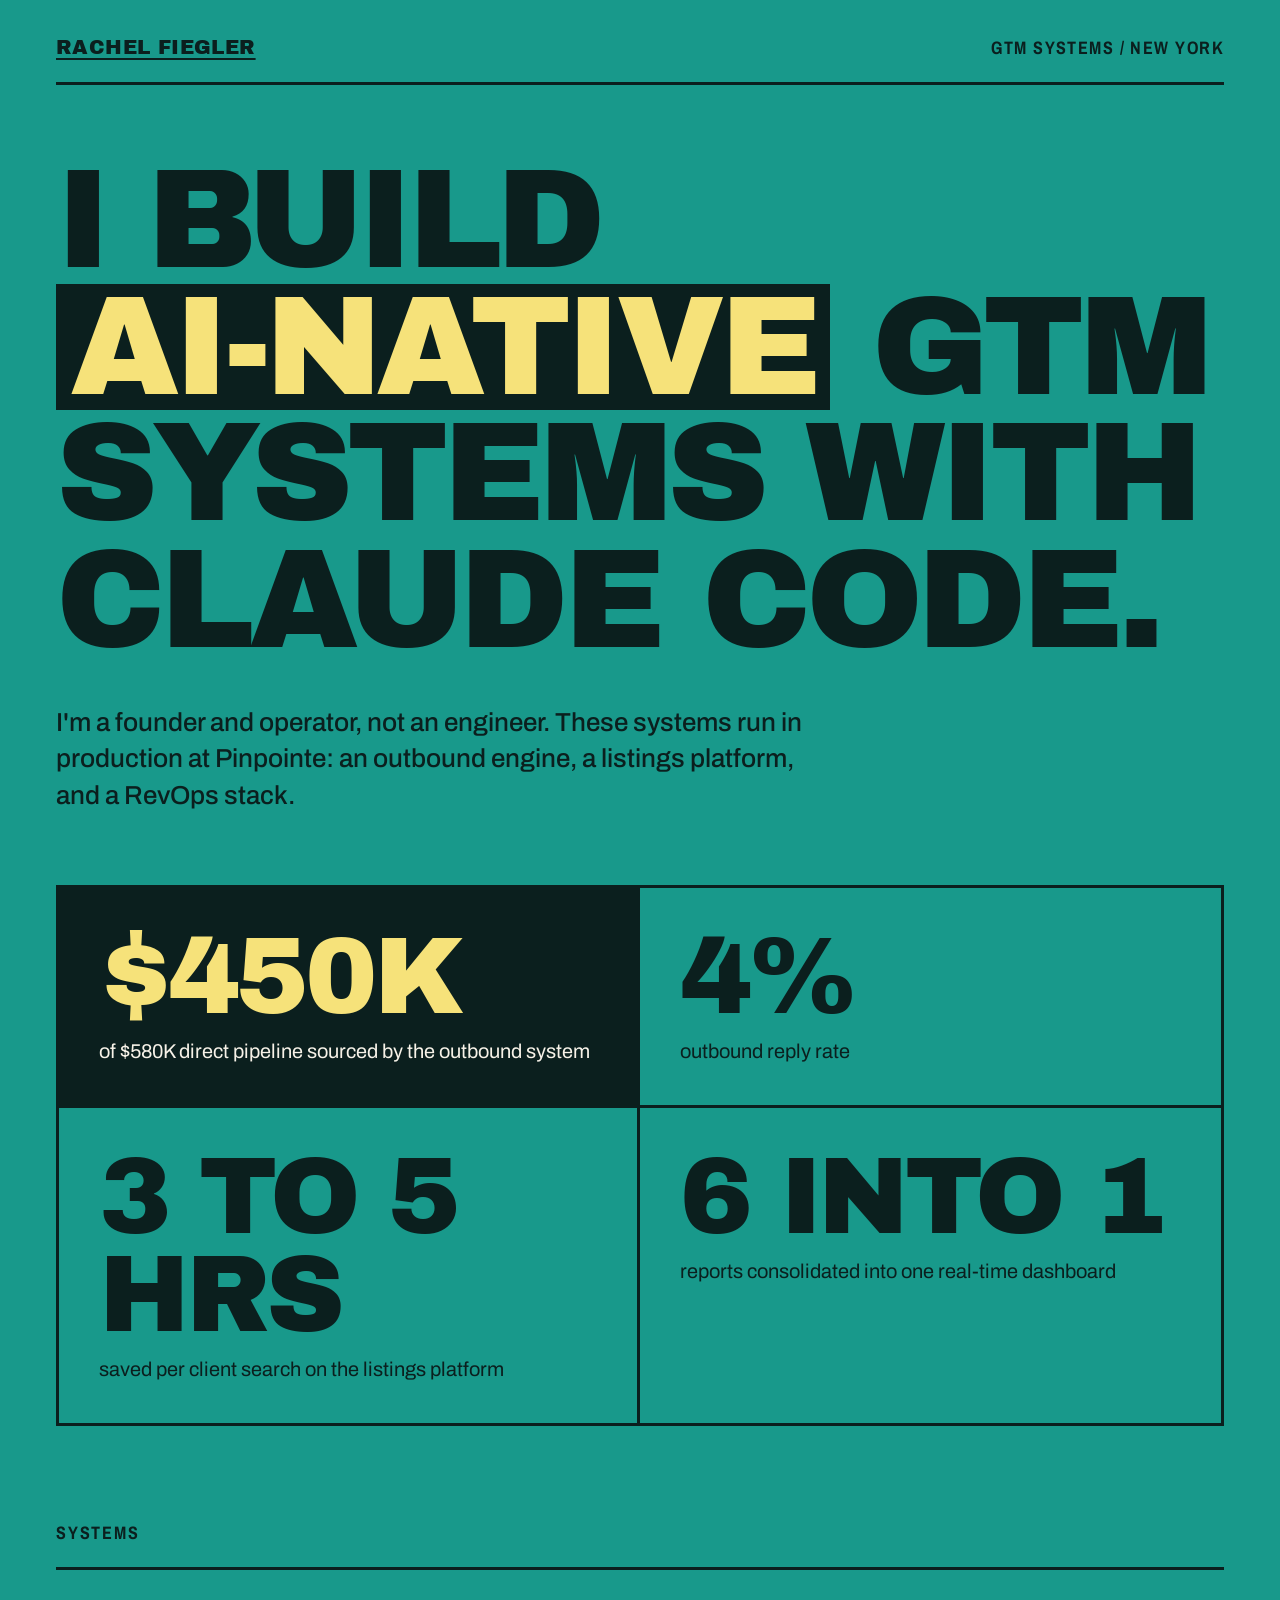
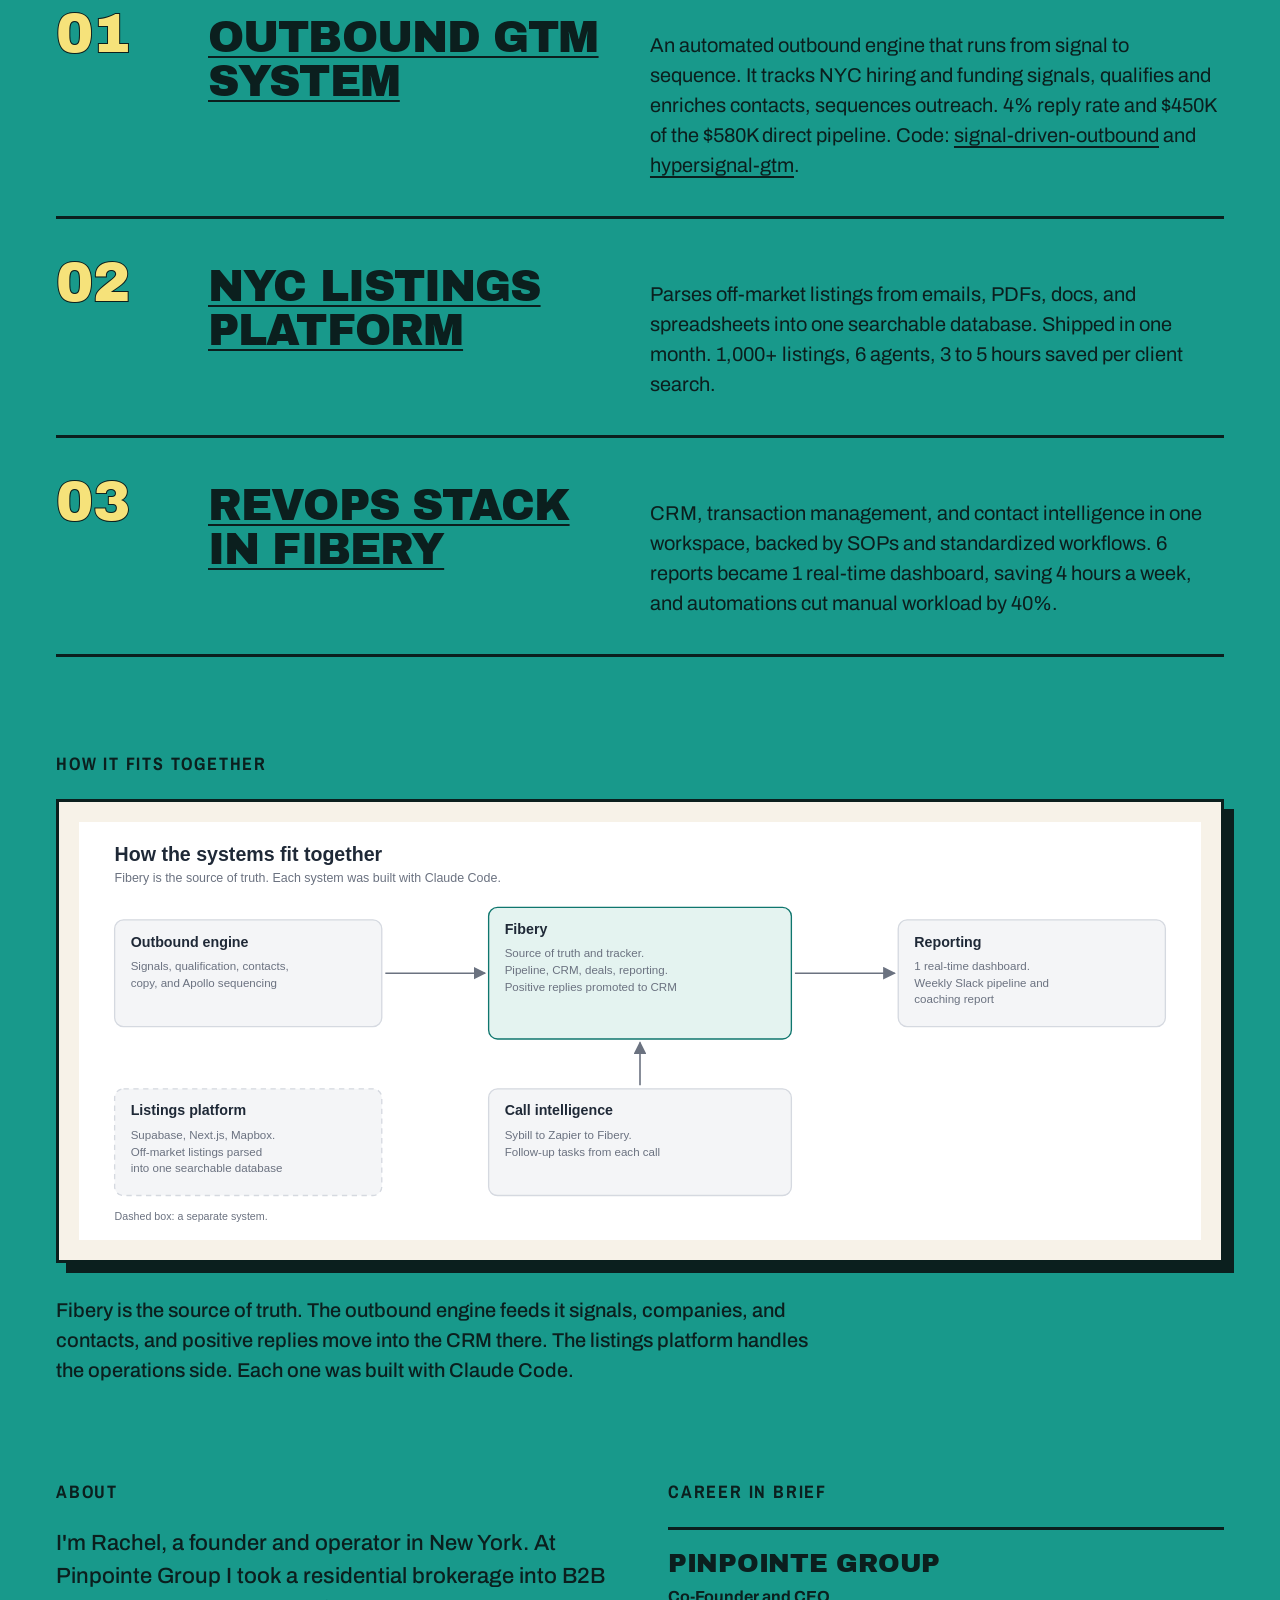
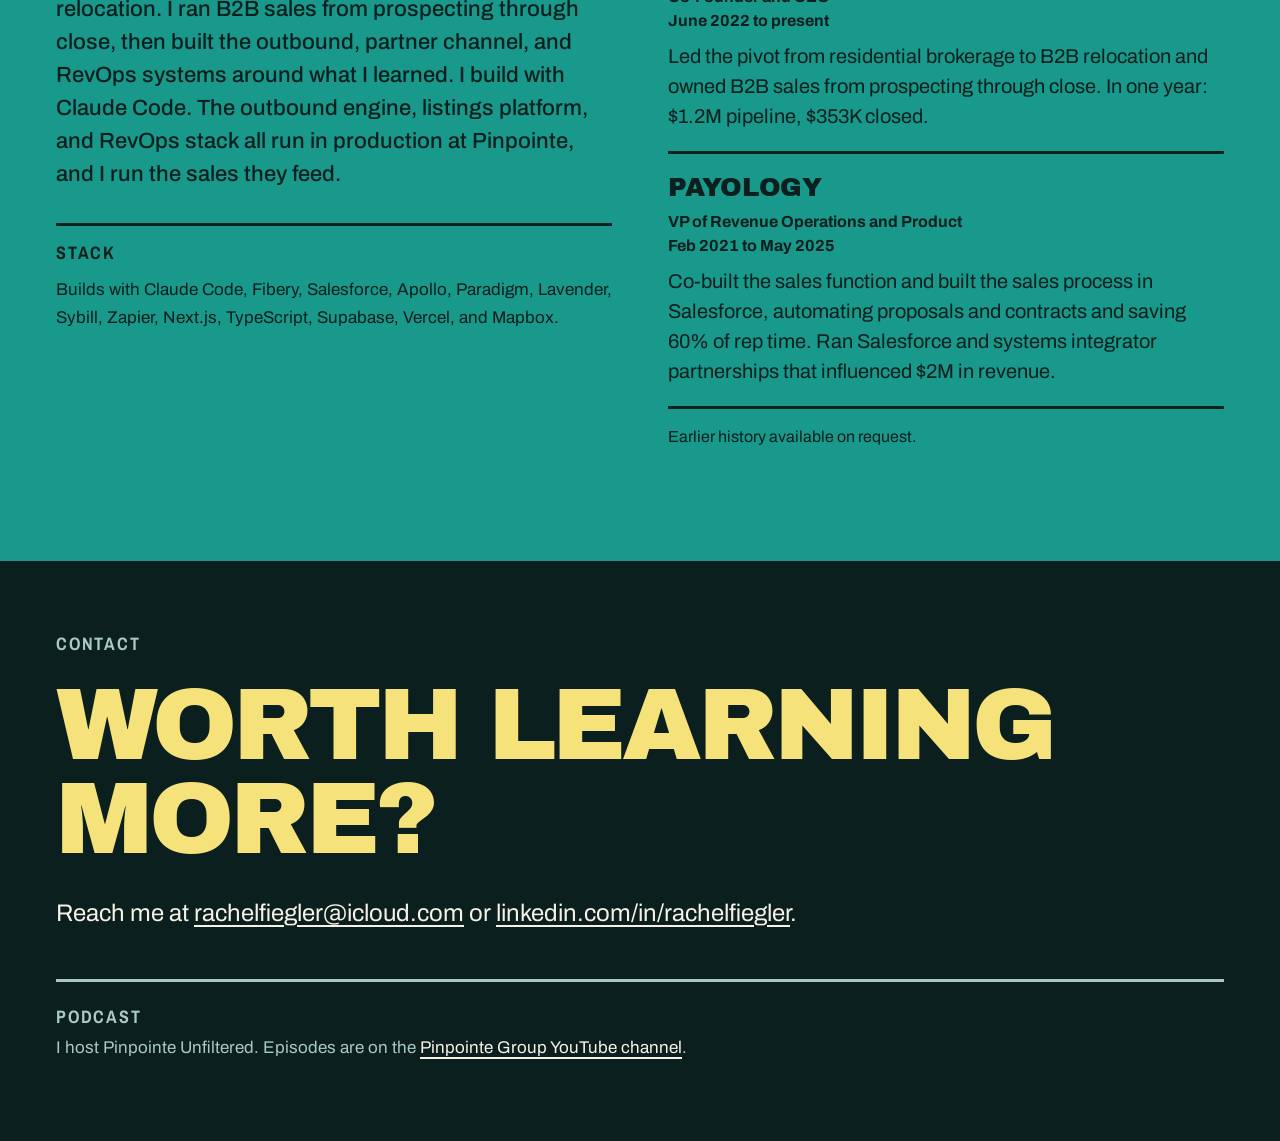
==== index.html @ dee7976a "Portfolio site" ====
<!doctype html>
<html lang="en">
<head>
<meta charset="utf-8">
<meta name="viewport" content="width=device-width, initial-scale=1">
<meta name="robots" content="noindex, nofollow">
<title>Rachel Fiegler | GTM systems</title>
<link rel="icon" href="data:,">
<link rel="preload" href="fonts/archivo-black-latin-400-normal.woff2" as="font" type="font/woff2" crossorigin>
<link rel="stylesheet" href="css/style.css">
</head>
<body>
<a class="skip" href="#main">Skip to content</a>
<div class="page">
  <header class="topbar">
    <a class="name" href="./">Rachel Fiegler</a>
    <span class="tag">GTM systems / New York</span>
  </header>

  <main id="main">
    <section class="hero" aria-labelledby="hero-h">
      <h1 id="hero-h">I build <span class="hl">AI-native</span> GTM systems with Claude Code.</h1>
      <p class="lede">I'm a founder and operator, not an engineer. These systems run in production at Pinpointe: an outbound engine, a listings platform, and a RevOps stack.</p>
      <ul class="results" aria-label="Results">
        <li class="feature"><span class="num">$450K</span><span class="lbl">of $580K direct pipeline sourced by the outbound system</span></li>
        <li><span class="num">4%</span><span class="lbl">outbound reply rate</span></li>
        <li><span class="num">3 to 5 hrs</span><span class="lbl">saved per client search on the listings platform</span></li>
        <li><span class="num">6 into 1</span><span class="lbl">reports consolidated into one real-time dashboard</span></li>
      </ul>
    </section>

    <section id="systems" class="block" aria-labelledby="systems-h">
      <h2 id="systems-h" class="label">Systems</h2>
      <div class="systems">
        <article class="sys">
          <span class="idx" aria-hidden="true">01</span>
          <h3><a href="outbound/">Outbound GTM system</a></h3>
          <p>An automated outbound engine that runs from signal to sequence. It tracks NYC hiring and funding signals, qualifies and enriches contacts, sequences outreach. 4% reply rate and $450K of the $580K direct pipeline. Code: <a href="https://github.com/rachel-pinpointe/signal-driven-outbound">signal-driven-outbound</a> and <a href="https://github.com/rachel-pinpointe/hypersignal-gtm">hypersignal-gtm</a>.</p>
        </article>
        <article class="sys">
          <span class="idx" aria-hidden="true">02</span>
          <h3><a href="listings/">NYC listings platform</a></h3>
          <p>Parses off-market listings from emails, PDFs, docs, and spreadsheets into one searchable database. Shipped in one month. 1,000+ listings, 6 agents, 3 to 5 hours saved per client search.</p>
        </article>
        <article class="sys">
          <span class="idx" aria-hidden="true">03</span>
          <h3><a href="revops/">RevOps stack in Fibery</a></h3>
          <p>CRM, transaction management, and contact intelligence in one workspace, backed by SOPs and standardized workflows. 6 reports became 1 real-time dashboard, saving 4 hours a week, and automations cut manual workload by 40%.</p>
        </article>
      </div>
    </section>

    <section id="how" class="block" aria-labelledby="how-h">
      <h2 id="how-h" class="label">How it fits together</h2>
      <figure>
        <div class="panel scroll" tabindex="0" role="region" aria-label="How the systems fit together diagram, scrolls sideways on small screens">
          <img src="images/one-map.svg" width="1260" height="470" alt="Diagram of how the systems fit together. The outbound engine (signals, qualification, contacts, copy, and Apollo sequencing) feeds Fibery, the source of truth and tracker for pipeline, CRM, deals, and reporting, where positive replies are promoted to the CRM. Fibery feeds reporting: one real-time dashboard and a weekly Slack pipeline and coaching report. Call intelligence (Sybill to Zapier to Fibery) also feeds Fibery. The listings platform (Supabase, Next.js, Mapbox) is shown as a separate system.">
        </div>
        <figcaption class="caption">Fibery is the source of truth. The outbound engine feeds it signals, companies, and contacts, and positive replies move into the CRM there. The listings platform handles the operations side. Each one was built with Claude Code.</figcaption>
      </figure>
    </section>

    <div class="cols">
      <div>
        <section id="about" aria-labelledby="about-h">
          <h2 id="about-h" class="label">About</h2>
          <p class="about-text">I'm Rachel, a founder and operator in New York. At Pinpointe Group I took a residential brokerage into B2B relocation. I ran B2B sales from prospecting through close, then built the outbound, partner channel, and RevOps systems around what I learned. I build with Claude Code. The outbound engine, listings platform, and RevOps stack all run in production at Pinpointe, and I run the sales they feed.</p>
        </section>
        <section id="stack" class="stack" aria-labelledby="stack-h">
          <h2 id="stack-h" class="label">Stack</h2>
          <p>Builds with Claude Code, Fibery, Salesforce, Apollo, Paradigm, Lavender, Sybill, Zapier, Next.js, TypeScript, Supabase, Vercel, and Mapbox.</p>
        </section>
      </div>
      <section id="career" aria-labelledby="career-h">
        <h2 id="career-h" class="label">Career in brief</h2>
        <article class="role">
          <h3>Pinpointe Group</h3>
          <p class="meta">Co-Founder and CEO<br>June 2022 to present</p>
          <p>Led the pivot from residential brokerage to B2B relocation and owned B2B sales from prospecting through close. In one year: $1.2M pipeline, $353K closed.</p>
        </article>
        <article class="role">
          <h3>Payology</h3>
          <p class="meta">VP of Revenue Operations and Product<br>Feb 2021 to May 2025</p>
          <p>Co-built the sales function and built the sales process in Salesforce, automating proposals and contracts and saving 60% of rep time. Ran Salesforce and systems integrator partnerships that influenced $2M in revenue.</p>
        </article>
        <p class="more">Earlier history available on request.</p>
      </section>
    </div>
  </main>
</div>

<footer class="closing on-ink">
  <div class="closing-inner">
    <section id="contact" aria-labelledby="contact-h">
      <h2 id="contact-h" class="label">Contact</h2>
      <p class="big">Worth learning more?</p>
      <p class="reach">Reach me at <a href="mailto:rachelfiegler@icloud.com">rachelfiegler@icloud.com</a> or <a href="https://linkedin.com/in/rachelfiegler">linkedin.com/in/rachelfiegler</a>.</p>
    </section>
    <section id="podcast" class="podcast" aria-labelledby="podcast-h">
      <h2 id="podcast-h" class="label">Podcast</h2>
      <p>I host Pinpointe Unfiltered. Episodes are on the <a href="https://www.youtube.com/@pinpointegroup/podcasts">Pinpointe Group YouTube channel</a>.</p>
    </section>
  </div>
</footer>
</body>
</html>
---- css/style.css ----
/* Fonts: self-hosted, SIL OFL 1.1, see fonts/README.txt */
@font-face { font-family: "Archivo Black"; font-style: normal; font-weight: 400; font-display: swap; src: url("../fonts/archivo-black-latin-400-normal.woff2") format("woff2"); }
@font-face { font-family: "Archivo"; font-style: normal; font-weight: 400; font-display: swap; src: url("../fonts/archivo-latin-400-normal.woff2") format("woff2"); }
@font-face { font-family: "Archivo"; font-style: normal; font-weight: 500; font-display: swap; src: url("../fonts/archivo-latin-500-normal.woff2") format("woff2"); }
@font-face { font-family: "Archivo"; font-style: normal; font-weight: 700; font-display: swap; src: url("../fonts/archivo-latin-700-normal.woff2") format("woff2"); }
@font-face { font-family: "Archivo Narrow"; font-style: normal; font-weight: 700; font-display: swap; src: url("../fonts/archivo-narrow-latin-700-normal.woff2") format("woff2"); }

:root {
  color-scheme: light;
  --teal: #18998B;
  --ink: #0B1F1E;
  --butter: #F6E27A;
  --cream: #F7F2E8;
  --mist: #A9C9C4;

  --display: "Archivo Black", "Arial Black", Impact, sans-serif;
  --body: "Archivo", -apple-system, BlinkMacSystemFont, "Segoe UI", Helvetica, Arial, sans-serif;
  --narrow: "Archivo Narrow", "Arial Narrow", "Helvetica Neue", Arial, sans-serif;

  --rule: 3px solid var(--ink);
  --shadow: 10px 10px 0 var(--ink);
  --pad: 56px;
  --max: 1280px;
}

*, *::before, *::after { box-sizing: border-box; }
html { -webkit-text-size-adjust: 100%; background: var(--teal); }

body {
  margin: 0;
  background: var(--teal);
  color: var(--ink);
  font-family: var(--body);
  font-weight: 400;
  font-size: clamp(18px, 1.1vw + 14px, 20px);
  line-height: 1.5;
  overflow-wrap: break-word;
}

img { max-width: 100%; height: auto; display: block; }
p, ul, ol { margin: 0 0 1rem; }
h1, h2, h3 { margin: 0; font-weight: 400; }

/* Links */
a {
  color: var(--ink);
  text-decoration: underline;
  text-decoration-thickness: 2px;
  text-underline-offset: 4px;
}
a:hover { background: var(--butter); }
a:focus-visible, [tabindex]:focus-visible { outline: 3px solid var(--ink); outline-offset: 3px; }

.on-ink a { color: var(--cream); }
.on-ink a:hover { background: transparent; color: var(--butter); }
.on-ink a:focus-visible { outline-color: var(--butter); }

.skip { position: absolute; left: -9999px; }
.skip:focus { left: 20px; top: 12px; background: var(--butter); padding: 8px 12px; z-index: 10; }

/* Page frame */
.page { max-width: var(--max); margin: 0 auto; padding: 32px var(--pad) 0; }

/* Small uppercase section labels */
.label {
  font-family: var(--narrow);
  font-weight: 700;
  font-size: 18px;
  line-height: 1.2;
  text-transform: uppercase;
  letter-spacing: 0.1em;
  margin: 0 0 24px;
}

/* Top bar */
.topbar {
  display: flex;
  flex-wrap: wrap;
  justify-content: space-between;
  align-items: center;
  gap: 8px 16px;
  border-bottom: var(--rule);
  padding-bottom: 20px;
}
.topbar .name { font-family: var(--display); font-size: 20px; letter-spacing: 0.02em; text-transform: uppercase; }
.topbar .tag { font-family: var(--narrow); font-weight: 700; font-size: 18px; text-transform: uppercase; letter-spacing: 0.08em; }

/* Sections */
.block { margin-top: 96px; }

/* Hero */
.hero { margin-top: 72px; }
.hero h1 {
  font-family: var(--display);
  text-transform: uppercase;
  font-size: clamp(56px, 11vw, 148px);
  line-height: 0.9;
  letter-spacing: -0.04em;
}
.hl { background: var(--ink); color: var(--butter); padding: 0 0.1em; display: inline-block; }
.lede {
  margin: 40px 0 0;
  font-size: clamp(22px, 1.2vw + 16px, 26px);
  line-height: 1.4;
  font-weight: 500;
  max-width: 760px;
}

/* Results strip */
.results {
  list-style: none;
  margin: 72px 0 0;
  padding: 0;
  display: grid;
  grid-template-columns: repeat(2, minmax(0, 1fr));
  border: var(--rule);
}
.results li { padding: 40px; display: flex; flex-direction: column; gap: 12px; }
.results li:nth-child(1), .results li:nth-child(3) { border-right: var(--rule); }
.results li:nth-child(1), .results li:nth-child(2) { border-bottom: var(--rule); }
.results .num {
  font-family: var(--display);
  text-transform: uppercase;
  font-size: clamp(64px, 8.5vw, 128px);
  line-height: 0.9;
  letter-spacing: -0.04em;
}
.results .lbl { font-size: 20px; line-height: 1.35; }
.results .feature { background: var(--ink); color: var(--cream); }
.results .feature .num { color: var(--butter); }

/* Systems rows */
.systems { border-top: var(--rule); }
.sys {
  display: grid;
  grid-template-columns: 120px minmax(0, 1fr) minmax(0, 1.4fr);
  gap: 32px;
  padding: 36px 0;
  border-bottom: var(--rule);
  align-items: baseline;
}
.sys .idx {
  font-family: var(--display);
  font-size: 56px;
  line-height: 1;
  color: var(--butter);
  -webkit-text-stroke: 2px var(--ink);
  paint-order: stroke fill;
}
.sys h3 { font-family: var(--display); text-transform: uppercase; font-size: clamp(30px, 3.4vw, 44px); line-height: 1; letter-spacing: -0.02em; }
.sys p { margin: 0; }

/* Panels for diagrams and screenshots */
.panel {
  background: var(--cream);
  border: var(--rule);
  box-shadow: var(--shadow);
  padding: 20px;
}
.panel.scroll { overflow-x: auto; -webkit-overflow-scrolling: touch; }
.panel.scroll img { width: 100%; }
figure { margin: 0; }
.caption { margin: 32px 0 0; font-size: 20px; font-weight: 500; max-width: 780px; }

/* About + career */
.cols { display: grid; grid-template-columns: minmax(0, 1fr) minmax(0, 1fr); gap: 56px; margin-top: 96px; }
.about-text { font-size: 22px; font-weight: 500; }
.stack { border-top: var(--rule); padding-top: 16px; margin-top: 32px; }
.stack .label { margin-bottom: 12px; }
.stack p { font-size: 17px; line-height: 1.7; }
.role { border-top: var(--rule); padding: 20px 0; }
.role h3 { font-family: var(--display); text-transform: uppercase; font-size: 26px; line-height: 1.05; letter-spacing: -0.01em; margin-bottom: 8px; }
.role .meta { font-size: 16px; font-weight: 700; margin-bottom: 8px; }
.role p:last-child { margin-bottom: 0; }
.more { border-top: var(--rule); padding-top: 16px; font-size: 16px; }

/* Closing block */
.closing {
  background: var(--ink);
  color: var(--cream);
  margin-top: 96px;
}
.closing-inner { max-width: var(--max); margin: 0 auto; padding: 72px var(--pad) 80px; }
.closing .label { color: var(--mist); }
.closing .big {
  font-family: var(--display);
  text-transform: uppercase;
  color: var(--butter);
  font-size: clamp(48px, 8vw, 112px);
  line-height: 0.92;
  letter-spacing: -0.04em;
  margin: 0 0 28px;
}
.closing .reach { font-size: clamp(20px, 1.2vw + 14px, 24px); margin: 0; }
.closing .podcast { margin-top: 48px; border-top: 3px solid var(--mist); padding-top: 24px; }
.closing .podcast .label { margin-bottom: 8px; }
.closing .podcast p { color: var(--mist); font-size: 17px; margin: 0; }

/* Case study pages */
.case-title {
  font-family: var(--display);
  text-transform: uppercase;
  font-size: clamp(34px, 7vw, 96px);
  line-height: 0.95;
  letter-spacing: -0.03em;
  margin-top: 64px;
}
.result { background: var(--ink); color: var(--cream); padding: 24px 28px; margin: 40px 0 0; font-size: 22px; font-weight: 500; max-width: 900px; }
.result strong { color: var(--butter); font-weight: 700; }
.case-section { margin-top: 72px; }
.case-section > .text { max-width: 760px; }
.case-section ol { padding-left: 1.4em; }
.case-section li { margin-bottom: 0.6rem; }
.case-section .panel { margin-top: 40px; }
.shot a { display: block; }
.shot a:hover { background: var(--cream); }
.shot figcaption, .pair-caption { margin-top: 24px; font-size: 17px; font-weight: 500; max-width: 760px; }
.pair { display: grid; grid-template-columns: repeat(2, minmax(0, 1fr)); gap: 40px; margin-top: 40px; align-items: start; }
.pair .panel { margin-top: 0; }
.diagram-wrap { margin-top: 64px; }

.case-nav { margin-top: 96px; border-top: var(--rule); padding-top: 24px; font-weight: 700; }
.case-nav p { margin: 0; display: flex; flex-wrap: wrap; gap: 8px 24px; }

/* Responsive */
@media (max-width: 899px) {
  :root { --pad: 32px; }
  .results { grid-template-columns: minmax(0, 1fr); }
  .results li:nth-child(n) { border-right: 0; border-bottom: var(--rule); }
  .results li:last-child { border-bottom: 0; }
  .sys { grid-template-columns: minmax(0, 1fr); gap: 12px; padding: 28px 0; }
  .cols { grid-template-columns: minmax(0, 1fr); gap: 48px; }
  .pair { grid-template-columns: minmax(0, 1fr); }
  .panel.scroll img { min-width: 760px; }
  .block, .cols, .closing { margin-top: 72px; }
}

@media (max-width: 599px) {
  :root { --pad: 20px; --shadow: 6px 6px 0 var(--ink); }
  .page { padding-top: 20px; }
  .hero { margin-top: 48px; }
  .hero h1 { font-size: clamp(38px, 11.5vw, 56px); }
  .lede { margin-top: 28px; }
  .results { margin-top: 48px; }
  .results li { padding: 24px 20px; }
  .results .num { font-size: clamp(44px, 14vw, 64px); }
  .results .lbl { font-size: 18px; }
  .sys .idx { font-size: 44px; }
  .panel { padding: 12px; }
  .about-text { font-size: 20px; }
  .case-title { margin-top: 40px; }
  .result { padding: 20px; font-size: 20px; }
  .closing-inner { padding: 56px var(--pad) 64px; }
  .block, .cols, .closing, .case-section { margin-top: 56px; }
}

@media (prefers-reduced-motion: reduce) {
  *, *::before, *::after { animation: none !important; transition: none !important; scroll-behavior: auto !important; }
}
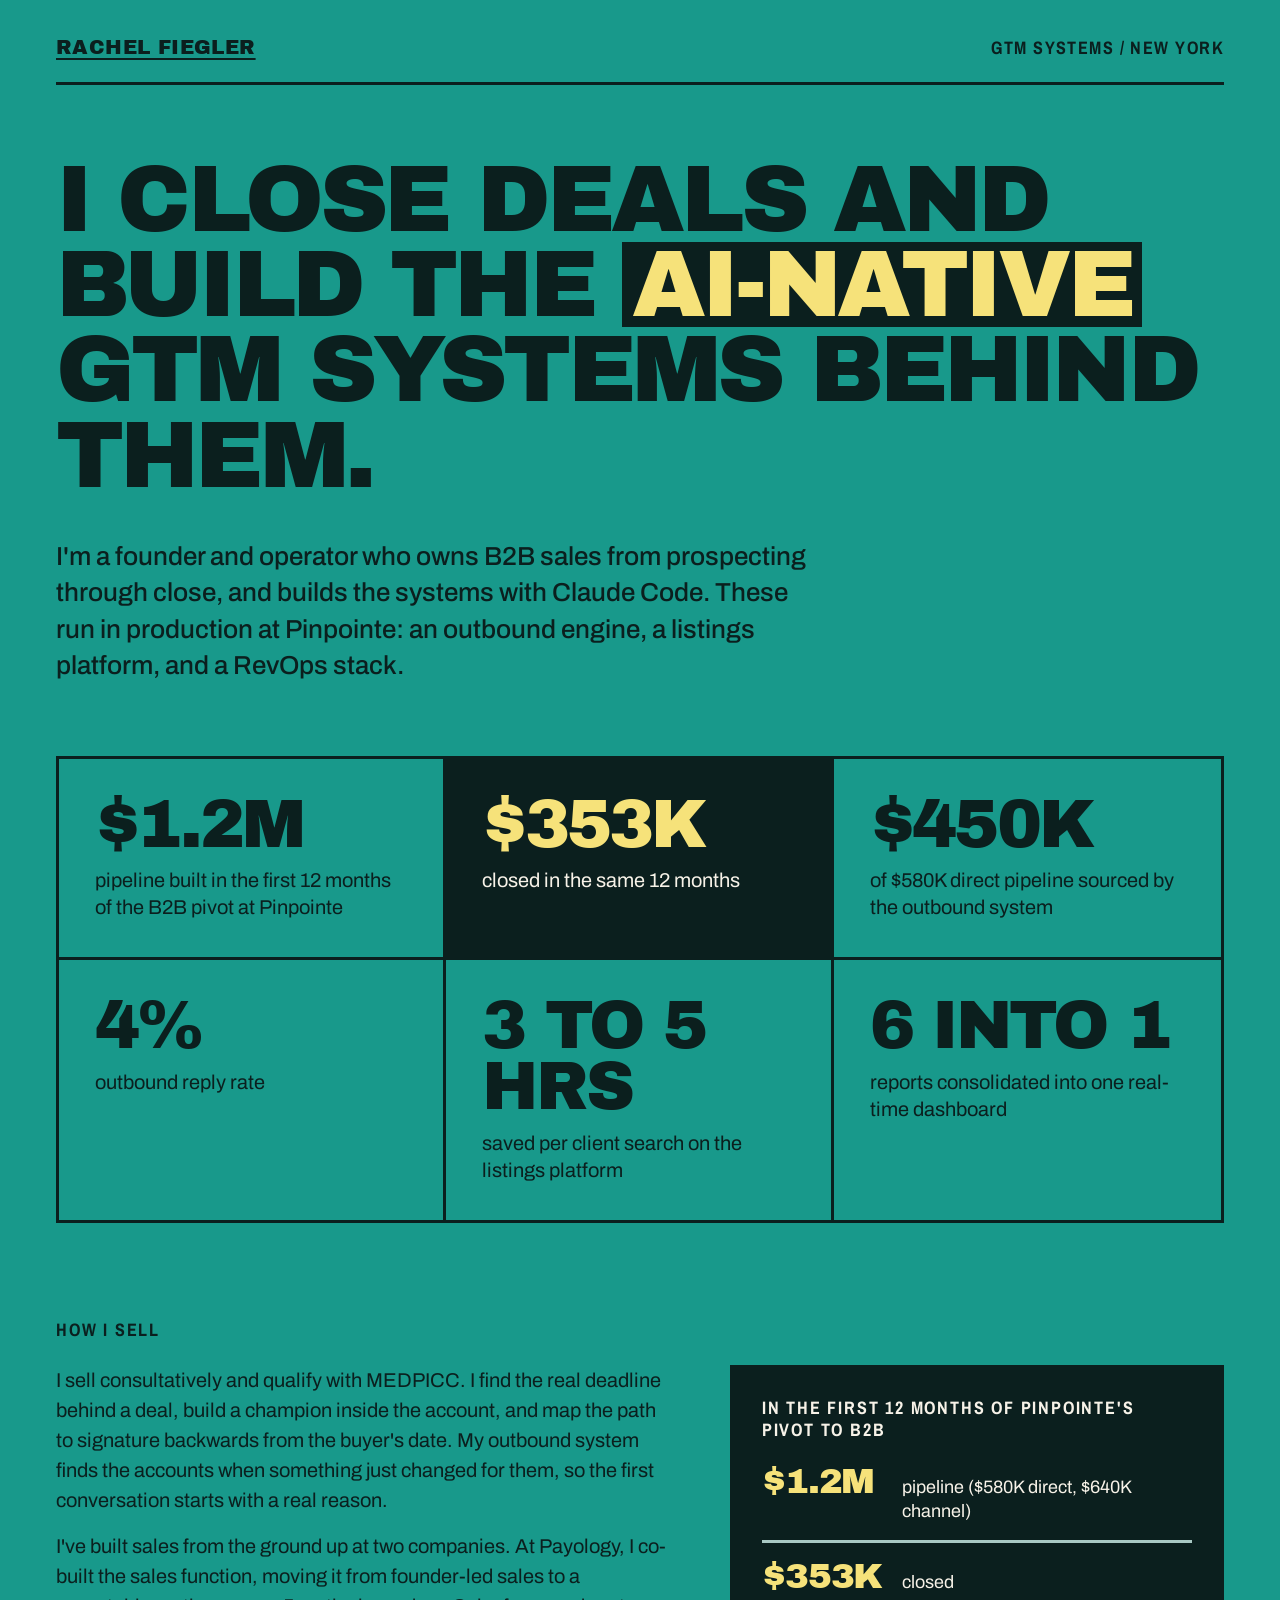
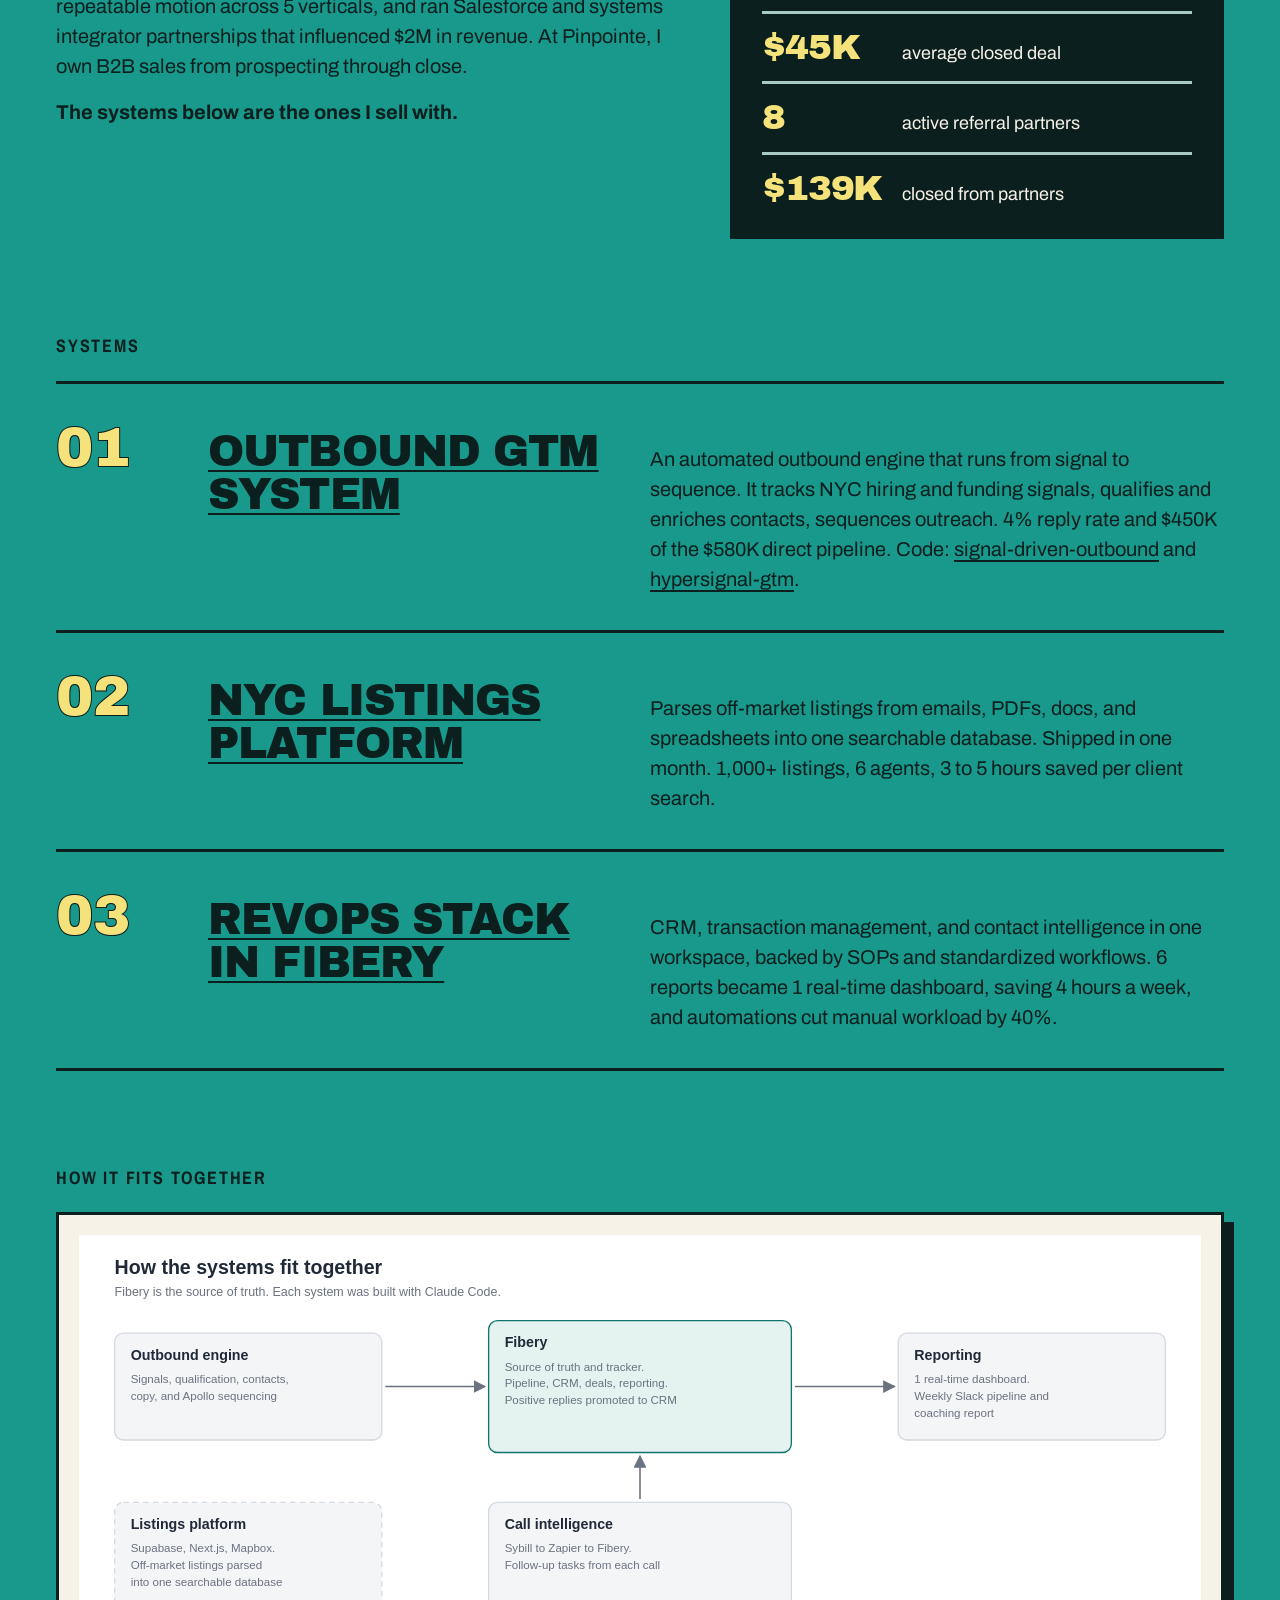
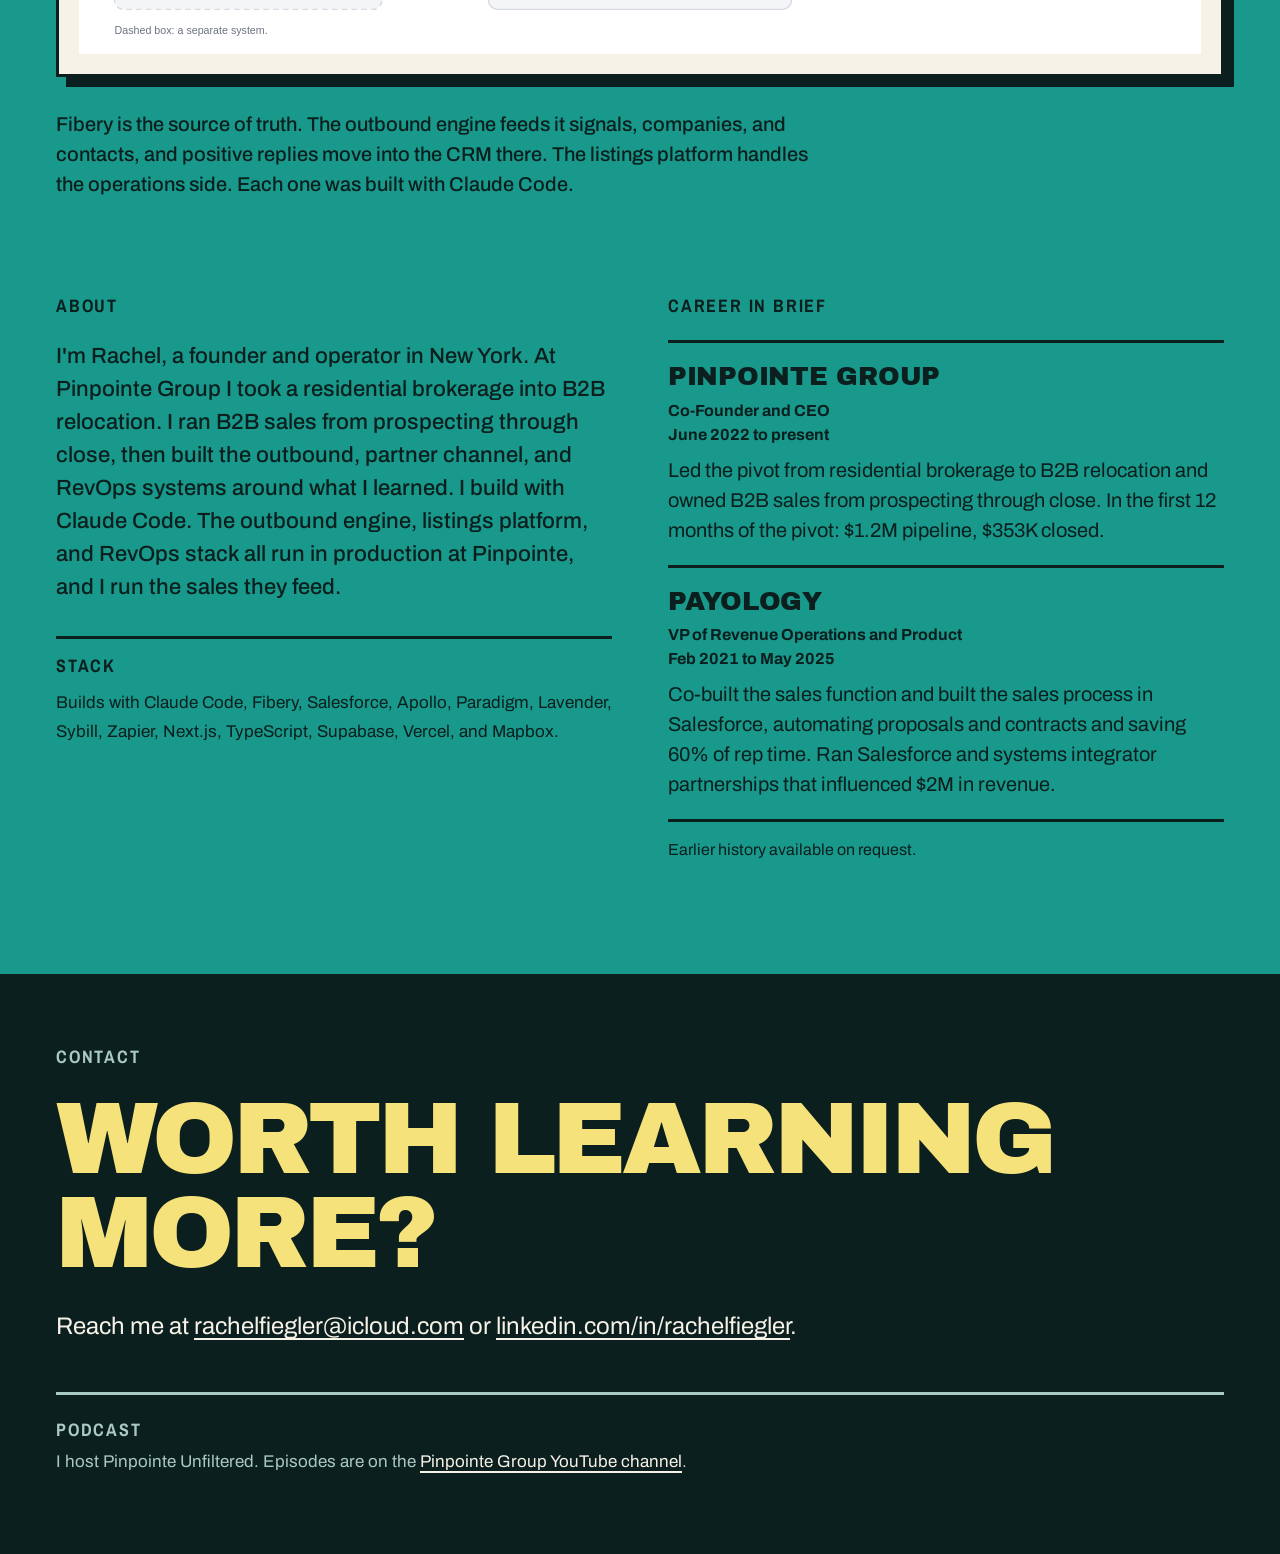
==== commit 82374920: "Update home page copy, six-cell results strip, add How I Sell section New hero headline and subhead," ====
--- a/index.html
+++ b/index.html
@@ -19,14 +19,37 @@
 
   <main id="main">
     <section class="hero" aria-labelledby="hero-h">
-      <h1 id="hero-h">I build <span class="hl">AI-native</span> GTM systems with Claude Code.</h1>
-      <p class="lede">I'm a founder and operator, not an engineer. These systems run in production at Pinpointe: an outbound engine, a listings platform, and a RevOps stack.</p>
+      <h1 id="hero-h">I close deals and build the <span class="hl">AI-native</span> GTM systems behind them.</h1>
+      <p class="lede">I'm a founder and operator who owns B2B sales from prospecting through close, and builds the systems with Claude Code. These run in production at Pinpointe: an outbound engine, a listings platform, and a RevOps stack.</p>
       <ul class="results" aria-label="Results">
-        <li class="feature"><span class="num">$450K</span><span class="lbl">of $580K direct pipeline sourced by the outbound system</span></li>
+        <li><span class="num">$1.2M</span><span class="lbl">pipeline built in the first 12 months of the B2B pivot at Pinpointe</span></li>
+        <li class="feature"><span class="num">$353K</span><span class="lbl">closed in the same 12 months</span></li>
+        <li><span class="num">$450K</span><span class="lbl">of $580K direct pipeline sourced by the outbound system</span></li>
         <li><span class="num">4%</span><span class="lbl">outbound reply rate</span></li>
         <li><span class="num">3 to 5 hrs</span><span class="lbl">saved per client search on the listings platform</span></li>
         <li><span class="num">6 into 1</span><span class="lbl">reports consolidated into one real-time dashboard</span></li>
       </ul>
+    </section>
+
+    <section id="sell" class="block" aria-labelledby="sell-h">
+      <h2 id="sell-h" class="label">How I sell</h2>
+      <div class="sell">
+        <div class="sell-text">
+          <p>I sell consultatively and qualify with MEDPICC. I find the real deadline behind a deal, build a champion inside the account, and map the path to signature backwards from the buyer's date. My outbound system finds the accounts when something just changed for them, so the first conversation starts with a real reason.</p>
+          <p>I've built sales from the ground up at two companies. At Payology, I co-built the sales function, moving it from founder-led sales to a repeatable motion across 5 verticals, and ran Salesforce and systems integrator partnerships that influenced $2M in revenue. At Pinpointe, I own B2B sales from prospecting through close.</p>
+          <p class="sell-close">The systems below are the ones I sell with.</p>
+        </div>
+        <div class="sell-stats on-ink">
+          <p class="label" id="sell-stats-h">In the first 12 months of Pinpointe's pivot to B2B</p>
+          <ul aria-labelledby="sell-stats-h">
+            <li><span class="num">$1.2M</span><span class="lbl">pipeline ($580K direct, $640K channel)</span></li>
+            <li><span class="num">$353K</span><span class="lbl">closed</span></li>
+            <li><span class="num">$45K</span><span class="lbl">average closed deal</span></li>
+            <li><span class="num">8</span><span class="lbl">active referral partners</span></li>
+            <li><span class="num">$139K</span><span class="lbl">closed from partners</span></li>
+          </ul>
+        </div>
+      </div>
     </section>
 
     <section id="systems" class="block" aria-labelledby="systems-h">
@@ -76,7 +99,7 @@
         <article class="role">
           <h3>Pinpointe Group</h3>
           <p class="meta">Co-Founder and CEO<br>June 2022 to present</p>
-          <p>Led the pivot from residential brokerage to B2B relocation and owned B2B sales from prospecting through close. In one year: $1.2M pipeline, $353K closed.</p>
+          <p>Led the pivot from residential brokerage to B2B relocation and owned B2B sales from prospecting through close. In the first 12 months of the pivot: $1.2M pipeline, $353K closed.</p>
         </article>
         <article class="role">
           <h3>Payology</h3>
--- a/css/style.css
+++ b/css/style.css
@@ -93,7 +93,7 @@
 .hero h1 {
   font-family: var(--display);
   text-transform: uppercase;
-  font-size: clamp(56px, 11vw, 148px);
+  font-size: clamp(48px, 7.4vw, 104px);
   line-height: 0.9;
   letter-spacing: -0.04em;
 }
@@ -112,22 +112,34 @@
   margin: 72px 0 0;
   padding: 0;
   display: grid;
-  grid-template-columns: repeat(2, minmax(0, 1fr));
+  grid-template-columns: repeat(3, minmax(0, 1fr));
   border: var(--rule);
 }
-.results li { padding: 40px; display: flex; flex-direction: column; gap: 12px; }
-.results li:nth-child(1), .results li:nth-child(3) { border-right: var(--rule); }
-.results li:nth-child(1), .results li:nth-child(2) { border-bottom: var(--rule); }
+.results li { padding: 36px; display: flex; flex-direction: column; gap: 12px; border-right: var(--rule); border-bottom: var(--rule); }
+.results li:nth-child(3n) { border-right: 0; }
+.results li:nth-last-child(-n+3) { border-bottom: 0; }
 .results .num {
   font-family: var(--display);
   text-transform: uppercase;
-  font-size: clamp(64px, 8.5vw, 128px);
+  font-size: clamp(38px, calc(7.4vw - 27px), 68px);
   line-height: 0.9;
   letter-spacing: -0.04em;
 }
 .results .lbl { font-size: 20px; line-height: 1.35; }
 .results .feature { background: var(--ink); color: var(--cream); }
 .results .feature .num { color: var(--butter); }
+
+/* How I sell */
+.sell { display: grid; grid-template-columns: minmax(0, 1.25fr) minmax(0, 1fr); gap: 56px; align-items: start; }
+.sell-text p { font-size: 20px; }
+.sell-text .sell-close { font-weight: 700; margin-bottom: 0; }
+.sell-stats { background: var(--ink); color: var(--cream); padding: 32px; }
+.sell-stats .label { margin-bottom: 8px; }
+.sell-stats ul { list-style: none; margin: 0; padding: 0; display: grid; grid-template-columns: max-content minmax(0, 1fr); column-gap: 20px; }
+.sell-stats li { grid-column: 1 / -1; display: grid; grid-template-columns: subgrid; align-items: baseline; padding: 16px 0; border-bottom: 3px solid var(--mist); }
+.sell-stats li:last-child { border-bottom: 0; padding-bottom: 0; }
+.sell-stats .num { font-family: var(--display); color: var(--butter); font-size: clamp(32px, 2.8vw, 40px); line-height: 1; letter-spacing: -0.03em; white-space: nowrap; grid-column: 1; }
+.sell-stats .lbl { font-size: 18px; line-height: 1.35; grid-column: 2; }
 
 /* Systems rows */
 .systems { border-top: var(--rule); }
@@ -225,9 +237,12 @@
 /* Responsive */
 @media (max-width: 899px) {
   :root { --pad: 32px; }
-  .results { grid-template-columns: minmax(0, 1fr); }
-  .results li:nth-child(n) { border-right: 0; border-bottom: var(--rule); }
-  .results li:last-child { border-bottom: 0; }
+  .results { grid-template-columns: repeat(2, minmax(0, 1fr)); }
+  .results li:nth-child(n) { border-right: var(--rule); border-bottom: var(--rule); }
+  .results li:nth-child(2n) { border-right: 0; }
+  .results li:nth-last-child(-n+2) { border-bottom: 0; }
+  .results .num { font-size: clamp(40px, calc(11vw - 26px), 64px); }
+  .sell { grid-template-columns: minmax(0, 1fr); gap: 40px; }
   .sys { grid-template-columns: minmax(0, 1fr); gap: 12px; padding: 28px 0; }
   .cols { grid-template-columns: minmax(0, 1fr); gap: 48px; }
   .pair { grid-template-columns: minmax(0, 1fr); }
@@ -239,11 +254,18 @@
   :root { --pad: 20px; --shadow: 6px 6px 0 var(--ink); }
   .page { padding-top: 20px; }
   .hero { margin-top: 48px; }
-  .hero h1 { font-size: clamp(38px, 11.5vw, 56px); }
+  .hero h1 { font-size: clamp(34px, 9.4vw, 52px); }
   .lede { margin-top: 28px; }
   .results { margin-top: 48px; }
   .results li { padding: 24px 20px; }
+  .results { grid-template-columns: minmax(0, 1fr); }
+  .results li:nth-child(n) { border-right: 0; border-bottom: var(--rule); }
+  .results li:last-child { border-bottom: 0; }
   .results .num { font-size: clamp(44px, 14vw, 64px); }
+  .sell-stats { padding: 24px 20px; }
+  .sell-stats ul { grid-template-columns: minmax(0, 1fr); }
+  .sell-stats .num { font-size: 36px; margin-bottom: 4px; }
+  .sell-stats .lbl { grid-column: 1; }
   .results .lbl { font-size: 18px; }
   .sys .idx { font-size: 44px; }
   .panel { padding: 12px; }
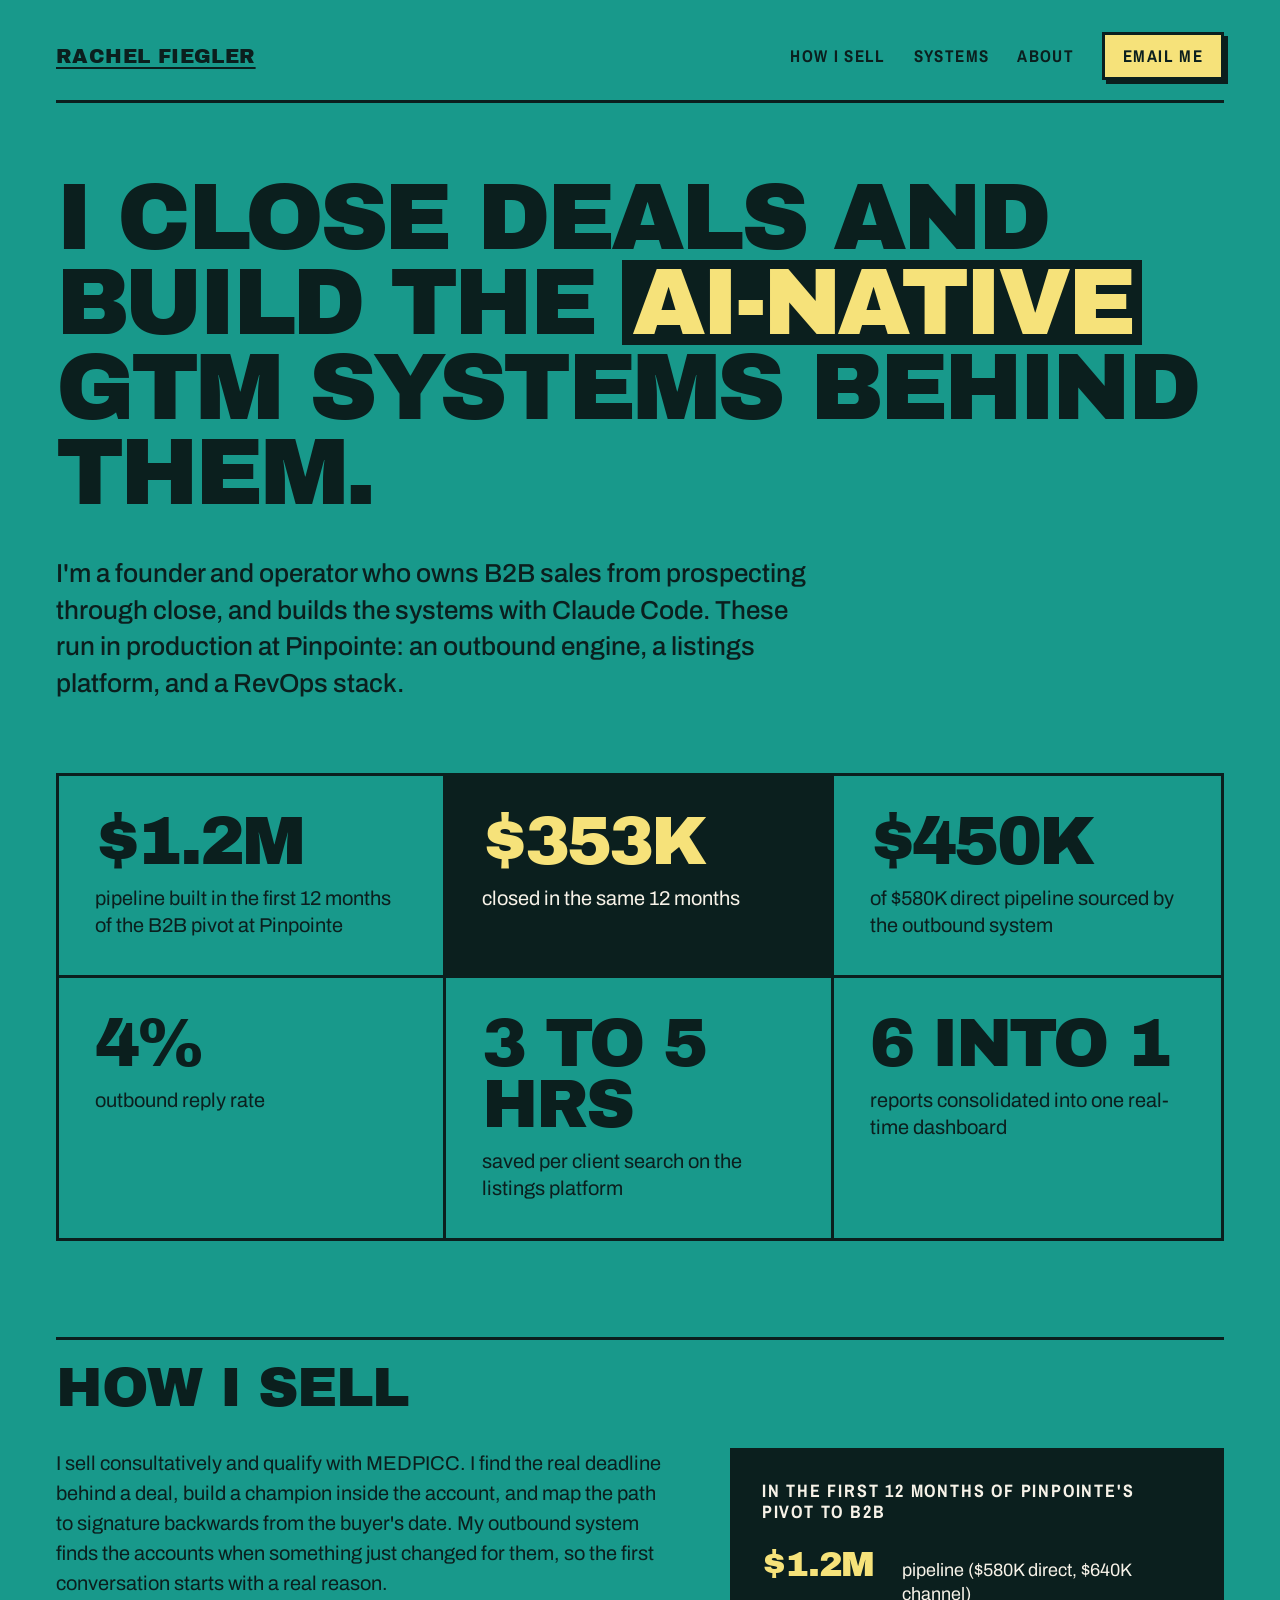
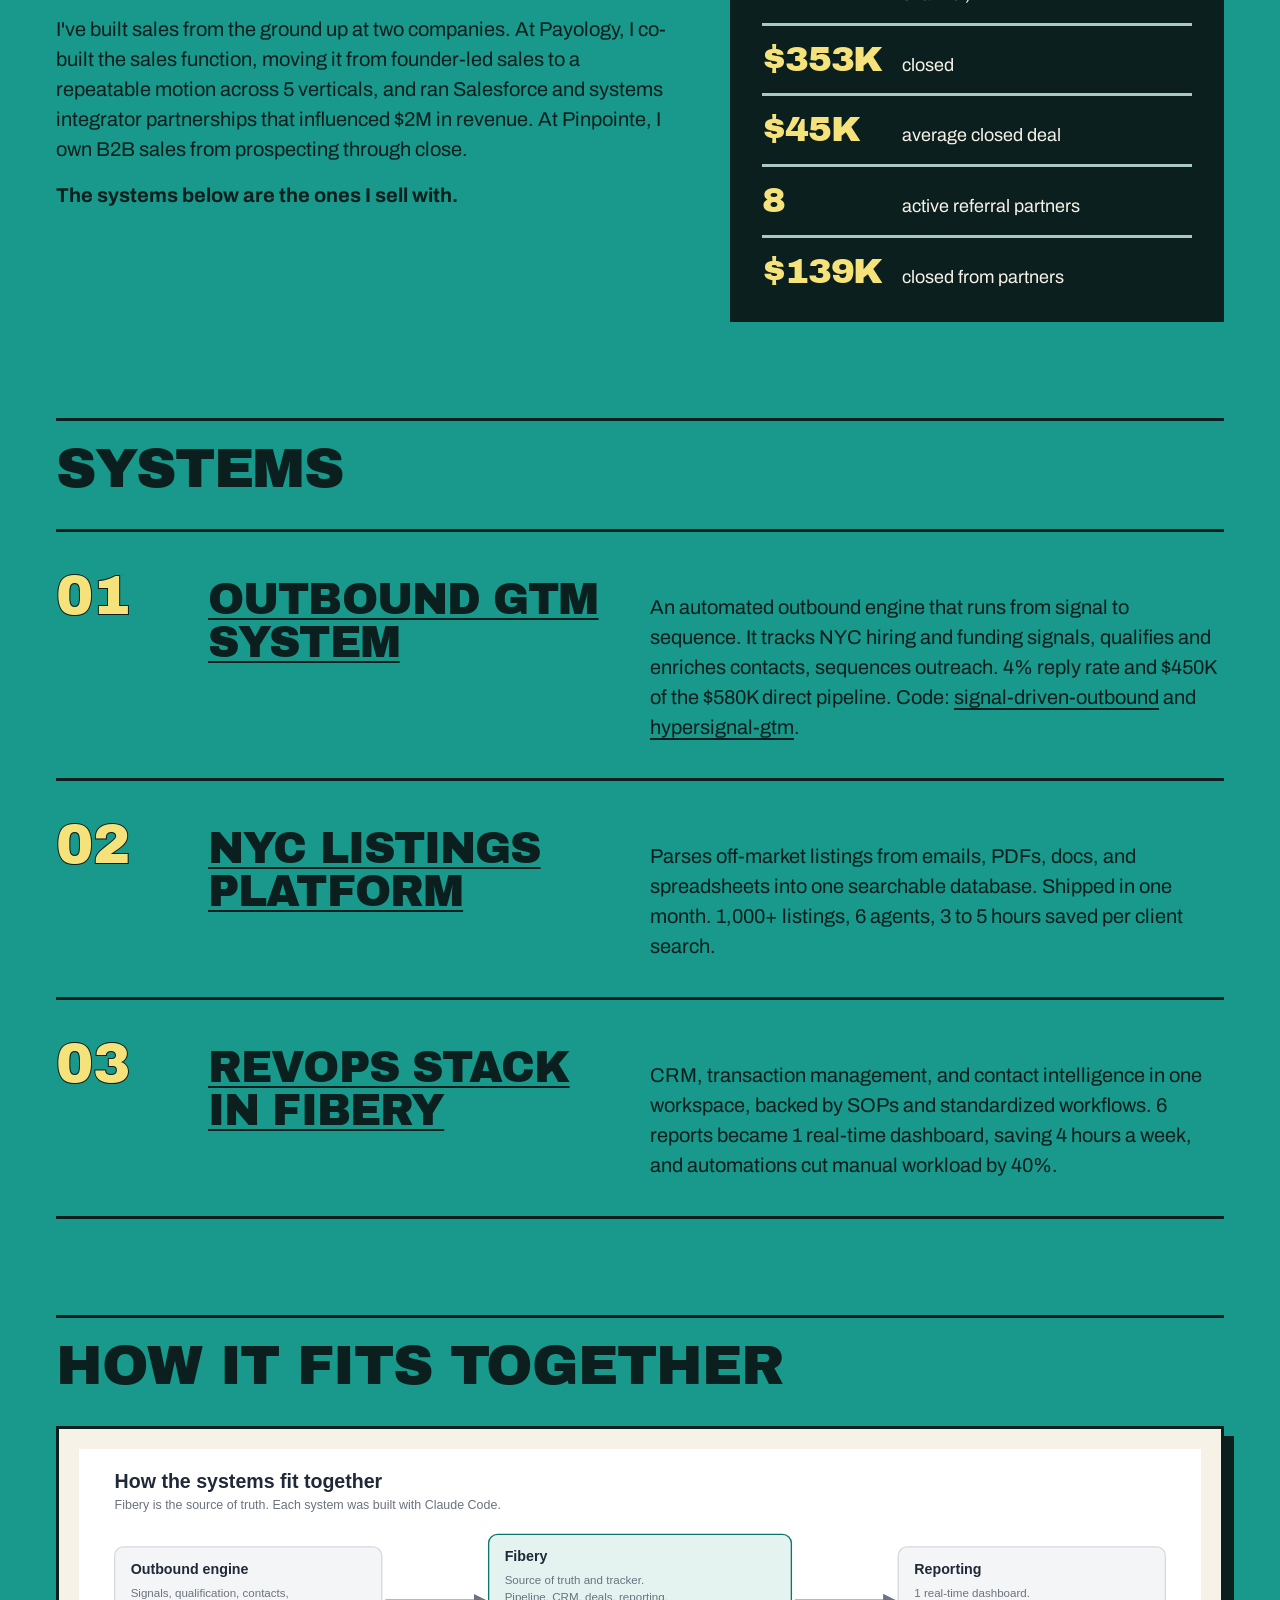
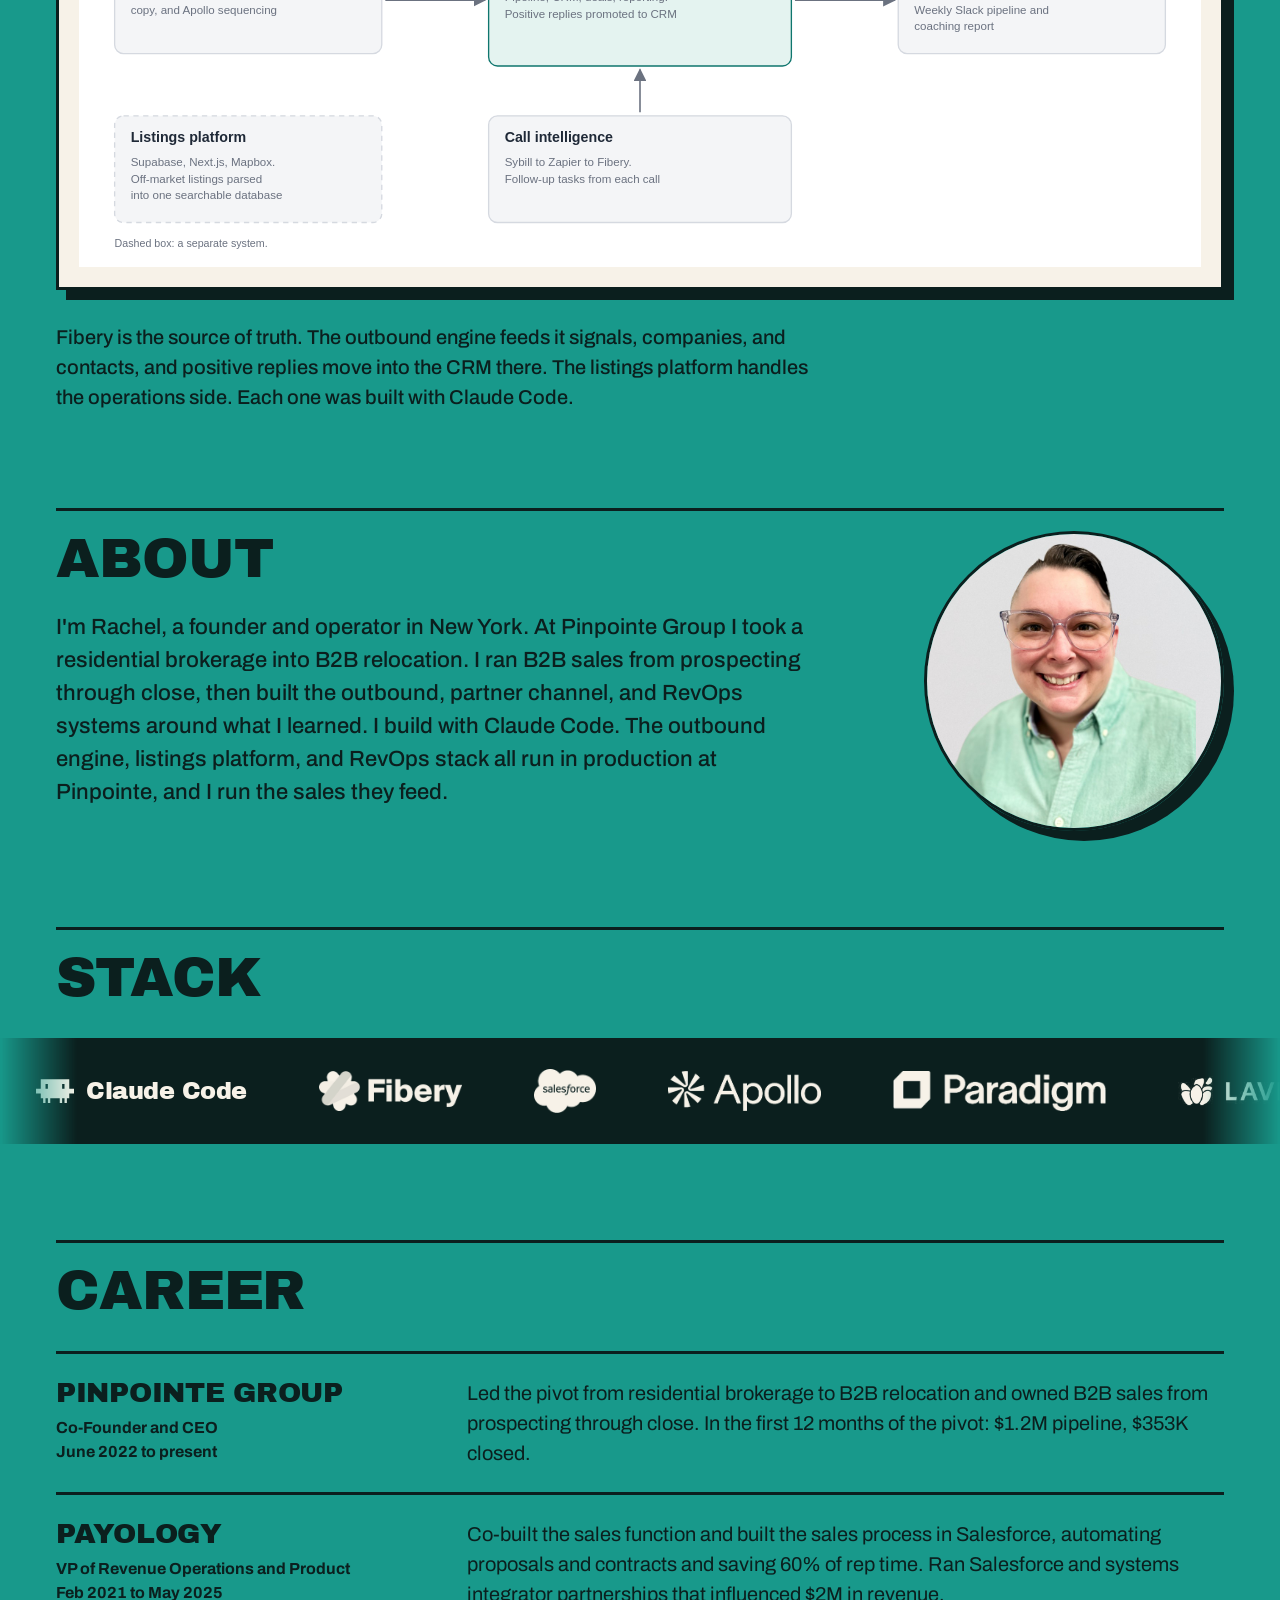
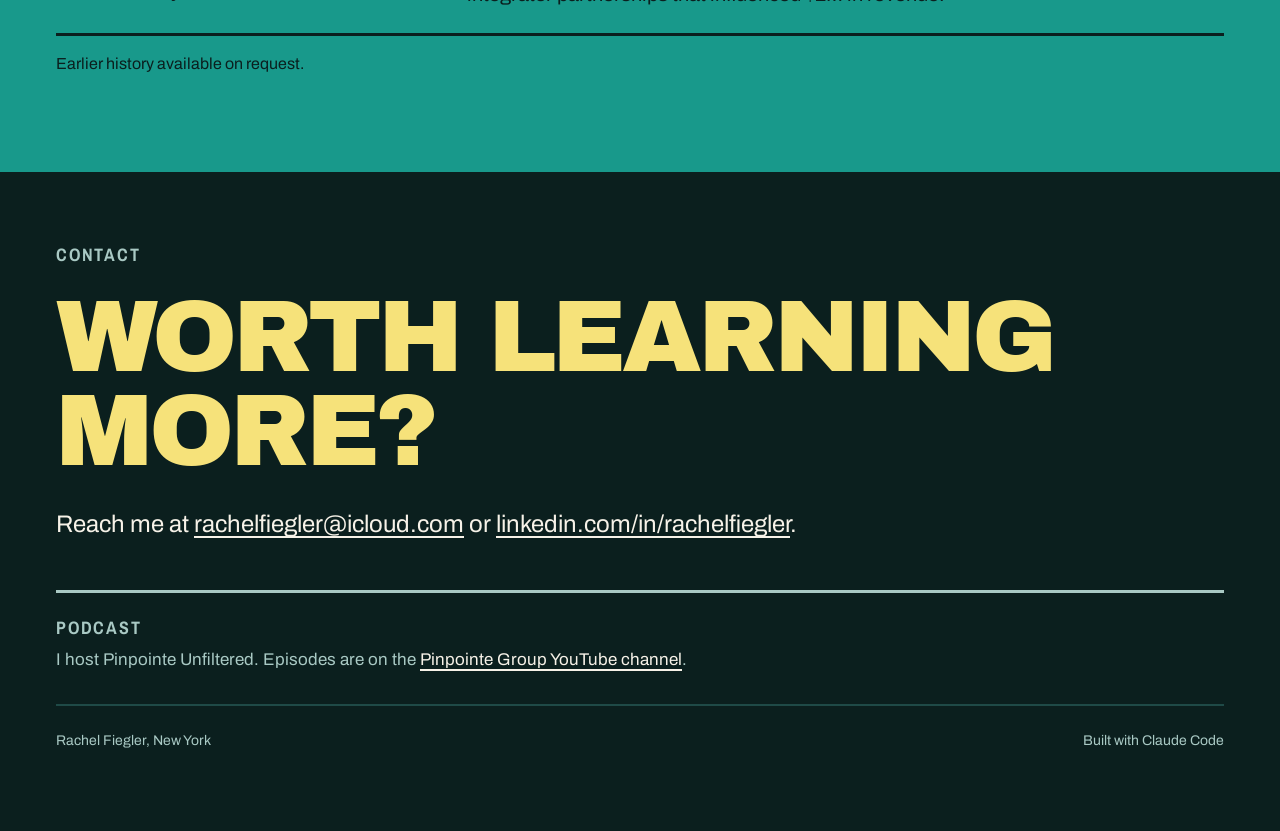
==== commit 7a21be57: "Match B1 v2 mock: headings, top bar nav, About photo, stack logos, footer row, link previews - Secti" ====
--- a/index.html
+++ b/index.html
@@ -4,8 +4,17 @@
 <meta charset="utf-8">
 <meta name="viewport" content="width=device-width, initial-scale=1">
 <meta name="robots" content="noindex, nofollow">
+<meta name="description" content="I close deals and build the AI-native GTM systems behind them.">
+<meta property="og:title" content="Rachel Fiegler | GTM systems">
+<meta property="og:description" content="I close deals and build the AI-native GTM systems behind them.">
+<meta property="og:type" content="website">
+<meta property="og:url" content="https://rachel-pinpointe.github.io/portfolio/">
+<meta property="og:image" content="https://rachel-pinpointe.github.io/portfolio/images/og.png">
+<meta property="og:image:width" content="1200">
+<meta property="og:image:height" content="630">
+<meta name="twitter:card" content="summary_large_image">
 <title>Rachel Fiegler | GTM systems</title>
-<link rel="icon" href="data:,">
+<link rel="icon" href="images/favicon.svg" type="image/svg+xml">
 <link rel="preload" href="fonts/archivo-black-latin-400-normal.woff2" as="font" type="font/woff2" crossorigin>
 <link rel="stylesheet" href="css/style.css">
 </head>
@@ -14,7 +23,12 @@
 <div class="page">
   <header class="topbar">
     <a class="name" href="./">Rachel Fiegler</a>
-    <span class="tag">GTM systems / New York</span>
+    <nav class="nav" aria-label="Main">
+      <a class="nav-link" href="#sell">How I sell</a>
+      <a class="nav-link" href="#systems">Systems</a>
+      <a class="nav-link" href="#about">About</a>
+      <a class="btn" href="mailto:rachelfiegler@icloud.com">Email me</a>
+    </nav>
   </header>
 
   <main id="main">
@@ -32,7 +46,7 @@
     </section>
 
     <section id="sell" class="block" aria-labelledby="sell-h">
-      <h2 id="sell-h" class="label">How I sell</h2>
+      <h2 id="sell-h" class="heading">How I sell</h2>
       <div class="sell">
         <div class="sell-text">
           <p>I sell consultatively and qualify with MEDPICC. I find the real deadline behind a deal, build a champion inside the account, and map the path to signature backwards from the buyer's date. My outbound system finds the accounts when something just changed for them, so the first conversation starts with a real reason.</p>
@@ -53,7 +67,7 @@
     </section>
 
     <section id="systems" class="block" aria-labelledby="systems-h">
-      <h2 id="systems-h" class="label">Systems</h2>
+      <h2 id="systems-h" class="heading">Systems</h2>
       <div class="systems">
         <article class="sys">
           <span class="idx" aria-hidden="true">01</span>
@@ -74,7 +88,7 @@
     </section>
 
     <section id="how" class="block" aria-labelledby="how-h">
-      <h2 id="how-h" class="label">How it fits together</h2>
+      <h2 id="how-h" class="heading">How it fits together</h2>
       <figure>
         <div class="panel scroll" tabindex="0" role="region" aria-label="How the systems fit together diagram, scrolls sideways on small screens">
           <img src="images/one-map.svg" width="1260" height="470" alt="Diagram of how the systems fit together. The outbound engine (signals, qualification, contacts, copy, and Apollo sequencing) feeds Fibery, the source of truth and tracker for pipeline, CRM, deals, and reporting, where positive replies are promoted to the CRM. Fibery feeds reporting: one real-time dashboard and a weekly Slack pipeline and coaching report. Call intelligence (Sybill to Zapier to Fibery) also feeds Fibery. The listings platform (Supabase, Next.js, Mapbox) is shown as a separate system.">
@@ -83,32 +97,68 @@
       </figure>
     </section>
 
-    <div class="cols">
-      <div>
-        <section id="about" aria-labelledby="about-h">
-          <h2 id="about-h" class="label">About</h2>
-          <p class="about-text">I'm Rachel, a founder and operator in New York. At Pinpointe Group I took a residential brokerage into B2B relocation. I ran B2B sales from prospecting through close, then built the outbound, partner channel, and RevOps systems around what I learned. I build with Claude Code. The outbound engine, listings platform, and RevOps stack all run in production at Pinpointe, and I run the sales they feed.</p>
-        </section>
-        <section id="stack" class="stack" aria-labelledby="stack-h">
-          <h2 id="stack-h" class="label">Stack</h2>
-          <p>Builds with Claude Code, Fibery, Salesforce, Apollo, Paradigm, Lavender, Sybill, Zapier, Next.js, TypeScript, Supabase, Vercel, and Mapbox.</p>
-        </section>
+    <section id="about" class="block about" aria-labelledby="about-h">
+      <div class="about-col">
+        <h2 id="about-h" class="heading">About</h2>
+        <p class="about-text">I'm Rachel, a founder and operator in New York. At Pinpointe Group I took a residential brokerage into B2B relocation. I ran B2B sales from prospecting through close, then built the outbound, partner channel, and RevOps systems around what I learned. I build with Claude Code. The outbound engine, listings platform, and RevOps stack all run in production at Pinpointe, and I run the sales they feed.</p>
       </div>
-      <section id="career" aria-labelledby="career-h">
-        <h2 id="career-h" class="label">Career in brief</h2>
-        <article class="role">
+      <img class="portrait" src="images/portrait.jpg" width="300" height="300" alt="Rachel Fiegler">
+    </section>
+
+    <section id="stack" class="block" aria-labelledby="stack-h">
+      <h2 id="stack-h" class="heading">Stack</h2>
+      <div class="marq">
+        <ul class="track" aria-label="Stack">
+          <li class="it"><svg viewBox="0 0 24 24" width="38" height="38" fill="currentColor" aria-hidden="true" focusable="false"><path d="M21 10.5h3v3h-3v3h-1.5v3H18v-3h-1.5v3H15v-3H9v3H7.5v-3H6v3H4.5v-3H3v-3H0v-3h3v-6h18Zm-15 0h1.5v-3H6Zm10.5 0H18v-3h-1.5z"/></svg><span>Claude Code</span></li>
+          <li class="it"><img src="images/logos/fibery.png" width="143" height="40" alt="Fibery"></li>
+          <li class="it"><img src="images/logos/salesforce.png" width="62" height="44" alt="Salesforce"></li>
+          <li class="it"><img src="images/logos/apollo.png" width="153" height="40" alt="Apollo"></li>
+          <li class="it"><img src="images/logos/paradigm.png" width="213" height="40" alt="Paradigm"></li>
+          <li class="it"><img src="images/logos/lavender.png" width="188" height="30" alt="Lavender"></li>
+          <li class="it"><img src="images/logos/sybill.png" width="160" height="40" alt="Sybill"></li>
+          <li class="it"><svg viewBox="0 0 24 24" width="38" height="38" fill="currentColor" aria-hidden="true" focusable="false"><path d="M4.157 0A4.151 4.151 0 0 0 0 4.161v15.678A4.151 4.151 0 0 0 4.157 24h15.682A4.152 4.152 0 0 0 24 19.839V4.161A4.152 4.152 0 0 0 19.839 0H4.157Zm10.61 8.761h.03a.577.577 0 0 1 .23.038.585.585 0 0 1 .201.124.63.63 0 0 1 .162.431.612.612 0 0 1-.162.435.58.58 0 0 1-.201.128.58.58 0 0 1-.23.042.529.529 0 0 1-.235-.042.585.585 0 0 1-.332-.328.559.559 0 0 1-.038-.235.613.613 0 0 1 .17-.431.59.59 0 0 1 .405-.162Zm2.853 1.572c.03.004.061.004.095.004.325-.011.646.064.937.219.238.144.431.355.552.609.128.279.189.582.185.888v.193a2 2 0 0 1 0 .219h-2.498c.003.227.075.45.204.642a.78.78 0 0 0 .646.265.714.714 0 0 0 .484-.136.642.642 0 0 0 .23-.318l.915.257a1.398 1.398 0 0 1-.28.537c-.14.159-.321.284-.521.355a2.234 2.234 0 0 1-.836.136 1.923 1.923 0 0 1-1.001-.245 1.618 1.618 0 0 1-.665-.703 2.221 2.221 0 0 1-.227-1.036 1.95 1.95 0 0 1 .48-1.398 1.9 1.9 0 0 1 1.3-.488Zm-9.607.023c.162.004.325.026.48.079.207.065.4.174.563.314.26.302.393.692.366 1.088v2.276H8.53l-.109-.711h-.065c-.064.163-.155.31-.272.439a1.122 1.122 0 0 1-.374.264 1.023 1.023 0 0 1-.453.083 1.334 1.334 0 0 1-.866-.264.965.965 0 0 1-.329-.801.993.993 0 0 1 .076-.431 1.02 1.02 0 0 1 .242-.363 1.478 1.478 0 0 1 1.043-.303h.952v-.181a.696.696 0 0 0-.136-.454.553.553 0 0 0-.438-.154.695.695 0 0 0-.378.086.48.48 0 0 0-.193.254l-.99-.144a1.26 1.26 0 0 1 .257-.563c.14-.174.321-.302.533-.378.261-.091.54-.136.82-.129.053-.003.106-.007.163-.007Zm4.384.007c.174 0 .347.038.506.114.182.083.34.211.458.374.257.423.377.911.351 1.406a2.53 2.53 0 0 1-.355 1.448 1.148 1.148 0 0 1-1.009.517c-.204 0-.401-.045-.582-.136a1.052 1.052 0 0 1-.48-.457 1.298 1.298 0 0 1-.114-.234h-.045l.004 1.784h-1.059v-4.713h.904l.117.805h.057c.068-.208.177-.401.328-.56a1.129 1.129 0 0 1 .843-.344h.076v-.004Zm7.559.084h.903l.113.805h.053a1.37 1.37 0 0 1 .235-.484.813.813 0 0 1 .313-.242.82.82 0 0 1 .39-.076h.234v1.051h-.401a.662.662 0 0 0-.313.008.623.623 0 0 0-.272.155.663.663 0 0 0-.174.26.683.683 0 0 0-.027.314v1.875h-1.054v-3.666Zm-17.515.003h3.262v.896L3.73 13.104l.034.113h1.973l.042.9H2.4v-.9l1.931-1.754-.045-.117H2.441v-.896Zm11.815 0h1.055v3.659h-1.055V10.45Zm3.443.684.019.016a.69.69 0 0 0-.351.045.756.756 0 0 0-.287.204c-.11.155-.174.336-.189.522h1.545c-.034-.526-.257-.787-.74-.787h.003Zm-5.718.163c-.026 0-.057 0-.083.004a.78.78 0 0 0-.31.053.746.746 0 0 0-.257.189 1.016 1.016 0 0 0-.204.695v.064c-.015.257.057.507.204.711a.634.634 0 0 0 .253.196.638.638 0 0 0 .314.061.644.644 0 0 0 .578-.265c.14-.223.204-.48.189-.74a1.216 1.216 0 0 0-.181-.711.677.677 0 0 0-.503-.257Zm-4.509 1.266a.464.464 0 0 0-.268.102.373.373 0 0 0-.114.276c0 .053.008.106.027.155a.375.375 0 0 0 .087.132.576.576 0 0 0 .397.11v.004a.863.863 0 0 0 .563-.182.573.573 0 0 0 .211-.457v-.14h-.903Z"/></svg><span>Zapier</span></li>
+          <li class="it"><svg viewBox="0 0 24 24" width="38" height="38" fill="currentColor" aria-hidden="true" focusable="false"><path d="M18.665 21.978C16.758 23.255 14.465 24 12 24 5.377 24 0 18.623 0 12S5.377 0 12 0s12 5.377 12 12c0 3.583-1.574 6.801-4.067 9.001L9.219 7.2H7.2v9.596h1.615V9.251l9.85 12.727Zm-3.332-8.533 1.6 2.061V7.2h-1.6v6.245Z"/></svg><span>Next.js</span></li>
+          <li class="it"><svg viewBox="0 0 24 24" width="38" height="38" fill="currentColor" aria-hidden="true" focusable="false"><path d="M1.125 0C.502 0 0 .502 0 1.125v21.75C0 23.498.502 24 1.125 24h21.75c.623 0 1.125-.502 1.125-1.125V1.125C24 .502 23.498 0 22.875 0zm17.363 9.75c.612 0 1.154.037 1.627.111a6.38 6.38 0 0 1 1.306.34v2.458a3.95 3.95 0 0 0-.643-.361 5.093 5.093 0 0 0-.717-.26 5.453 5.453 0 0 0-1.426-.2c-.3 0-.573.028-.819.086a2.1 2.1 0 0 0-.623.242c-.17.104-.3.229-.393.374a.888.888 0 0 0-.14.49c0 .196.053.373.156.529.104.156.252.304.443.444s.423.276.696.41c.273.135.582.274.926.416.47.197.892.407 1.266.628.374.222.695.473.963.753.268.279.472.598.614.957.142.359.214.776.214 1.253 0 .657-.125 1.21-.373 1.656a3.033 3.033 0 0 1-1.012 1.085 4.38 4.38 0 0 1-1.487.596c-.566.12-1.163.18-1.79.18a9.916 9.916 0 0 1-1.84-.164 5.544 5.544 0 0 1-1.512-.493v-2.63a5.033 5.033 0 0 0 3.237 1.2c.333 0 .624-.03.872-.09.249-.06.456-.144.623-.25.166-.108.29-.234.373-.38a1.023 1.023 0 0 0-.074-1.089 2.12 2.12 0 0 0-.537-.5 5.597 5.597 0 0 0-.807-.444 27.72 27.72 0 0 0-1.007-.436c-.918-.383-1.602-.852-2.053-1.405-.45-.553-.676-1.222-.676-2.005 0-.614.123-1.141.369-1.582.246-.441.58-.804 1.004-1.089a4.494 4.494 0 0 1 1.47-.629 7.536 7.536 0 0 1 1.77-.201zm-15.113.188h9.563v2.166H9.506v9.646H6.789v-9.646H3.375z"/></svg><span>TypeScript</span></li>
+          <li class="it"><svg viewBox="0 0 24 24" width="38" height="38" fill="currentColor" aria-hidden="true" focusable="false"><path d="M11.9 1.036c-.015-.986-1.26-1.41-1.874-.637L.764 12.05C-.33 13.427.65 15.455 2.409 15.455h9.579l.113 7.51c.014.985 1.259 1.408 1.873.636l9.262-11.653c1.093-1.375.113-3.403-1.645-3.403h-9.642z"/></svg><span>Supabase</span></li>
+          <li class="it"><svg viewBox="0 0 24 24" width="38" height="38" fill="currentColor" aria-hidden="true" focusable="false"><path d="m12 1.608 12 20.784H0Z"/></svg><span>Vercel</span></li>
+          <li class="it"><svg viewBox="0 0 24 24" width="38" height="38" fill="currentColor" aria-hidden="true" focusable="false"><path d="M12 0C5.372 0 0 5.372 0 12s5.372 12 12 12 12-5.372 12-12S18.628 0 12 0zm5.696 14.943c-4.103 4.103-11.433 2.794-11.433 2.794S4.94 10.421 9.057 6.304c2.281-2.281 6.061-2.187 8.45.189s2.471 6.168.189 8.45zm-4.319-7.91l-1.174 2.416-2.416 1.174 2.416 1.174 1.174 2.416 1.174-2.416 2.416-1.174-2.416-1.174-1.174-2.416z"/></svg><span>Mapbox</span></li>
+        </ul>
+        <ul class="track" aria-hidden="true">
+          <li class="it"><svg viewBox="0 0 24 24" width="38" height="38" fill="currentColor" aria-hidden="true" focusable="false"><path d="M21 10.5h3v3h-3v3h-1.5v3H18v-3h-1.5v3H15v-3H9v3H7.5v-3H6v3H4.5v-3H3v-3H0v-3h3v-6h18Zm-15 0h1.5v-3H6Zm10.5 0H18v-3h-1.5z"/></svg><span>Claude Code</span></li>
+          <li class="it"><img src="images/logos/fibery.png" width="143" height="40" alt="Fibery"></li>
+          <li class="it"><img src="images/logos/salesforce.png" width="62" height="44" alt="Salesforce"></li>
+          <li class="it"><img src="images/logos/apollo.png" width="153" height="40" alt="Apollo"></li>
+          <li class="it"><img src="images/logos/paradigm.png" width="213" height="40" alt="Paradigm"></li>
+          <li class="it"><img src="images/logos/lavender.png" width="188" height="30" alt="Lavender"></li>
+          <li class="it"><img src="images/logos/sybill.png" width="160" height="40" alt="Sybill"></li>
+          <li class="it"><svg viewBox="0 0 24 24" width="38" height="38" fill="currentColor" aria-hidden="true" focusable="false"><path d="M4.157 0A4.151 4.151 0 0 0 0 4.161v15.678A4.151 4.151 0 0 0 4.157 24h15.682A4.152 4.152 0 0 0 24 19.839V4.161A4.152 4.152 0 0 0 19.839 0H4.157Zm10.61 8.761h.03a.577.577 0 0 1 .23.038.585.585 0 0 1 .201.124.63.63 0 0 1 .162.431.612.612 0 0 1-.162.435.58.58 0 0 1-.201.128.58.58 0 0 1-.23.042.529.529 0 0 1-.235-.042.585.585 0 0 1-.332-.328.559.559 0 0 1-.038-.235.613.613 0 0 1 .17-.431.59.59 0 0 1 .405-.162Zm2.853 1.572c.03.004.061.004.095.004.325-.011.646.064.937.219.238.144.431.355.552.609.128.279.189.582.185.888v.193a2 2 0 0 1 0 .219h-2.498c.003.227.075.45.204.642a.78.78 0 0 0 .646.265.714.714 0 0 0 .484-.136.642.642 0 0 0 .23-.318l.915.257a1.398 1.398 0 0 1-.28.537c-.14.159-.321.284-.521.355a2.234 2.234 0 0 1-.836.136 1.923 1.923 0 0 1-1.001-.245 1.618 1.618 0 0 1-.665-.703 2.221 2.221 0 0 1-.227-1.036 1.95 1.95 0 0 1 .48-1.398 1.9 1.9 0 0 1 1.3-.488Zm-9.607.023c.162.004.325.026.48.079.207.065.4.174.563.314.26.302.393.692.366 1.088v2.276H8.53l-.109-.711h-.065c-.064.163-.155.31-.272.439a1.122 1.122 0 0 1-.374.264 1.023 1.023 0 0 1-.453.083 1.334 1.334 0 0 1-.866-.264.965.965 0 0 1-.329-.801.993.993 0 0 1 .076-.431 1.02 1.02 0 0 1 .242-.363 1.478 1.478 0 0 1 1.043-.303h.952v-.181a.696.696 0 0 0-.136-.454.553.553 0 0 0-.438-.154.695.695 0 0 0-.378.086.48.48 0 0 0-.193.254l-.99-.144a1.26 1.26 0 0 1 .257-.563c.14-.174.321-.302.533-.378.261-.091.54-.136.82-.129.053-.003.106-.007.163-.007Zm4.384.007c.174 0 .347.038.506.114.182.083.34.211.458.374.257.423.377.911.351 1.406a2.53 2.53 0 0 1-.355 1.448 1.148 1.148 0 0 1-1.009.517c-.204 0-.401-.045-.582-.136a1.052 1.052 0 0 1-.48-.457 1.298 1.298 0 0 1-.114-.234h-.045l.004 1.784h-1.059v-4.713h.904l.117.805h.057c.068-.208.177-.401.328-.56a1.129 1.129 0 0 1 .843-.344h.076v-.004Zm7.559.084h.903l.113.805h.053a1.37 1.37 0 0 1 .235-.484.813.813 0 0 1 .313-.242.82.82 0 0 1 .39-.076h.234v1.051h-.401a.662.662 0 0 0-.313.008.623.623 0 0 0-.272.155.663.663 0 0 0-.174.26.683.683 0 0 0-.027.314v1.875h-1.054v-3.666Zm-17.515.003h3.262v.896L3.73 13.104l.034.113h1.973l.042.9H2.4v-.9l1.931-1.754-.045-.117H2.441v-.896Zm11.815 0h1.055v3.659h-1.055V10.45Zm3.443.684.019.016a.69.69 0 0 0-.351.045.756.756 0 0 0-.287.204c-.11.155-.174.336-.189.522h1.545c-.034-.526-.257-.787-.74-.787h.003Zm-5.718.163c-.026 0-.057 0-.083.004a.78.78 0 0 0-.31.053.746.746 0 0 0-.257.189 1.016 1.016 0 0 0-.204.695v.064c-.015.257.057.507.204.711a.634.634 0 0 0 .253.196.638.638 0 0 0 .314.061.644.644 0 0 0 .578-.265c.14-.223.204-.48.189-.74a1.216 1.216 0 0 0-.181-.711.677.677 0 0 0-.503-.257Zm-4.509 1.266a.464.464 0 0 0-.268.102.373.373 0 0 0-.114.276c0 .053.008.106.027.155a.375.375 0 0 0 .087.132.576.576 0 0 0 .397.11v.004a.863.863 0 0 0 .563-.182.573.573 0 0 0 .211-.457v-.14h-.903Z"/></svg><span>Zapier</span></li>
+          <li class="it"><svg viewBox="0 0 24 24" width="38" height="38" fill="currentColor" aria-hidden="true" focusable="false"><path d="M18.665 21.978C16.758 23.255 14.465 24 12 24 5.377 24 0 18.623 0 12S5.377 0 12 0s12 5.377 12 12c0 3.583-1.574 6.801-4.067 9.001L9.219 7.2H7.2v9.596h1.615V9.251l9.85 12.727Zm-3.332-8.533 1.6 2.061V7.2h-1.6v6.245Z"/></svg><span>Next.js</span></li>
+          <li class="it"><svg viewBox="0 0 24 24" width="38" height="38" fill="currentColor" aria-hidden="true" focusable="false"><path d="M1.125 0C.502 0 0 .502 0 1.125v21.75C0 23.498.502 24 1.125 24h21.75c.623 0 1.125-.502 1.125-1.125V1.125C24 .502 23.498 0 22.875 0zm17.363 9.75c.612 0 1.154.037 1.627.111a6.38 6.38 0 0 1 1.306.34v2.458a3.95 3.95 0 0 0-.643-.361 5.093 5.093 0 0 0-.717-.26 5.453 5.453 0 0 0-1.426-.2c-.3 0-.573.028-.819.086a2.1 2.1 0 0 0-.623.242c-.17.104-.3.229-.393.374a.888.888 0 0 0-.14.49c0 .196.053.373.156.529.104.156.252.304.443.444s.423.276.696.41c.273.135.582.274.926.416.47.197.892.407 1.266.628.374.222.695.473.963.753.268.279.472.598.614.957.142.359.214.776.214 1.253 0 .657-.125 1.21-.373 1.656a3.033 3.033 0 0 1-1.012 1.085 4.38 4.38 0 0 1-1.487.596c-.566.12-1.163.18-1.79.18a9.916 9.916 0 0 1-1.84-.164 5.544 5.544 0 0 1-1.512-.493v-2.63a5.033 5.033 0 0 0 3.237 1.2c.333 0 .624-.03.872-.09.249-.06.456-.144.623-.25.166-.108.29-.234.373-.38a1.023 1.023 0 0 0-.074-1.089 2.12 2.12 0 0 0-.537-.5 5.597 5.597 0 0 0-.807-.444 27.72 27.72 0 0 0-1.007-.436c-.918-.383-1.602-.852-2.053-1.405-.45-.553-.676-1.222-.676-2.005 0-.614.123-1.141.369-1.582.246-.441.58-.804 1.004-1.089a4.494 4.494 0 0 1 1.47-.629 7.536 7.536 0 0 1 1.77-.201zm-15.113.188h9.563v2.166H9.506v9.646H6.789v-9.646H3.375z"/></svg><span>TypeScript</span></li>
+          <li class="it"><svg viewBox="0 0 24 24" width="38" height="38" fill="currentColor" aria-hidden="true" focusable="false"><path d="M11.9 1.036c-.015-.986-1.26-1.41-1.874-.637L.764 12.05C-.33 13.427.65 15.455 2.409 15.455h9.579l.113 7.51c.014.985 1.259 1.408 1.873.636l9.262-11.653c1.093-1.375.113-3.403-1.645-3.403h-9.642z"/></svg><span>Supabase</span></li>
+          <li class="it"><svg viewBox="0 0 24 24" width="38" height="38" fill="currentColor" aria-hidden="true" focusable="false"><path d="m12 1.608 12 20.784H0Z"/></svg><span>Vercel</span></li>
+          <li class="it"><svg viewBox="0 0 24 24" width="38" height="38" fill="currentColor" aria-hidden="true" focusable="false"><path d="M12 0C5.372 0 0 5.372 0 12s5.372 12 12 12 12-5.372 12-12S18.628 0 12 0zm5.696 14.943c-4.103 4.103-11.433 2.794-11.433 2.794S4.94 10.421 9.057 6.304c2.281-2.281 6.061-2.187 8.45.189s2.471 6.168.189 8.45zm-4.319-7.91l-1.174 2.416-2.416 1.174 2.416 1.174 1.174 2.416 1.174-2.416 2.416-1.174-2.416-1.174-1.174-2.416z"/></svg><span>Mapbox</span></li>
+        </ul>
+      </div>
+    </section>
+
+    <section id="career" class="block" aria-labelledby="career-h">
+      <h2 id="career-h" class="heading">Career</h2>
+      <article class="role">
+        <div>
           <h3>Pinpointe Group</h3>
           <p class="meta">Co-Founder and CEO<br>June 2022 to present</p>
-          <p>Led the pivot from residential brokerage to B2B relocation and owned B2B sales from prospecting through close. In the first 12 months of the pivot: $1.2M pipeline, $353K closed.</p>
-        </article>
-        <article class="role">
+        </div>
+        <p>Led the pivot from residential brokerage to B2B relocation and owned B2B sales from prospecting through close. In the first 12 months of the pivot: $1.2M pipeline, $353K closed.</p>
+      </article>
+      <article class="role">
+        <div>
           <h3>Payology</h3>
           <p class="meta">VP of Revenue Operations and Product<br>Feb 2021 to May 2025</p>
-          <p>Co-built the sales function and built the sales process in Salesforce, automating proposals and contracts and saving 60% of rep time. Ran Salesforce and systems integrator partnerships that influenced $2M in revenue.</p>
-        </article>
-        <p class="more">Earlier history available on request.</p>
-      </section>
-    </div>
+        </div>
+        <p>Co-built the sales function and built the sales process in Salesforce, automating proposals and contracts and saving 60% of rep time. Ran Salesforce and systems integrator partnerships that influenced $2M in revenue.</p>
+      </article>
+      <p class="more">Earlier history available on request.</p>
+    </section>
   </main>
 </div>
 
@@ -123,6 +173,10 @@
       <h2 id="podcast-h" class="label">Podcast</h2>
       <p>I host Pinpointe Unfiltered. Episodes are on the <a href="https://www.youtube.com/@pinpointegroup/podcasts">Pinpointe Group YouTube channel</a>.</p>
     </section>
+    <div class="foot-row">
+      <span>Rachel Fiegler, New York</span>
+      <span>Built with Claude Code</span>
+    </div>
   </div>
 </footer>
 </body>
--- a/css/style.css
+++ b/css/style.css
@@ -83,7 +83,43 @@
   padding-bottom: 20px;
 }
 .topbar .name { font-family: var(--display); font-size: 20px; letter-spacing: 0.02em; text-transform: uppercase; }
-.topbar .tag { font-family: var(--narrow); font-weight: 700; font-size: 18px; text-transform: uppercase; letter-spacing: 0.08em; }
+.nav { display: flex; flex-wrap: wrap; align-items: center; gap: 12px 28px; }
+.nav-link {
+  font-family: var(--narrow);
+  font-weight: 700;
+  font-size: 17px;
+  text-transform: uppercase;
+  letter-spacing: 0.08em;
+  text-decoration: none;
+}
+.btn {
+  font-family: var(--narrow);
+  font-weight: 700;
+  font-size: 17px;
+  text-transform: uppercase;
+  letter-spacing: 0.08em;
+  text-decoration: none;
+  background: var(--butter);
+  color: var(--ink);
+  border: var(--rule);
+  padding: 8px 18px;
+  box-shadow: 4px 4px 0 var(--ink);
+  white-space: nowrap;
+}
+.btn:hover { background: var(--ink); color: var(--butter); }
+
+/* Section headings */
+.heading {
+  font-family: var(--display);
+  text-transform: uppercase;
+  letter-spacing: -0.02em;
+  line-height: 1;
+  font-size: clamp(32px, 5vw, 56px);
+  color: var(--ink);
+  border-top: var(--rule);
+  padding-top: 20px;
+  margin: 0 0 32px;
+}
 
 /* Sections */
 .block { margin-top: 96px; }
@@ -174,16 +210,77 @@
 figure { margin: 0; }
 .caption { margin: 32px 0 0; font-size: 20px; font-weight: 500; max-width: 780px; }
 
-/* About + career */
-.cols { display: grid; grid-template-columns: minmax(0, 1fr) minmax(0, 1fr); gap: 56px; margin-top: 96px; }
-.about-text { font-size: 22px; font-weight: 500; }
-.stack { border-top: var(--rule); padding-top: 16px; margin-top: 32px; }
-.stack .label { margin-bottom: 12px; }
-.stack p { font-size: 17px; line-height: 1.7; }
-.role { border-top: var(--rule); padding: 20px 0; }
-.role h3 { font-family: var(--display); text-transform: uppercase; font-size: 26px; line-height: 1.05; letter-spacing: -0.01em; margin-bottom: 8px; }
-.role .meta { font-size: 16px; font-weight: 700; margin-bottom: 8px; }
-.role p:last-child { margin-bottom: 0; }
+/* About with photo */
+.about {
+  border-top: var(--rule);
+  padding-top: 20px;
+  display: flex;
+  justify-content: space-between;
+  align-items: flex-start;
+  gap: 64px;
+}
+.about-col { max-width: 760px; min-width: 0; }
+.about .heading { border-top: 0; padding-top: 0; margin-bottom: 24px; }
+.about-text { font-size: 22px; font-weight: 500; margin: 0; }
+.portrait {
+  width: 300px;
+  height: 300px;
+  flex: none;
+  border-radius: 50%;
+  object-fit: cover;
+  border: var(--rule);
+  box-shadow: var(--shadow);
+}
+
+/* Stack logos: shared item, scrolling band (home), static row (case studies) */
+.it { display: flex; align-items: center; gap: 12px; flex: none; color: var(--cream); }
+.it img { display: block; max-width: none; }
+.it svg { display: block; flex: none; }
+.it span { font-family: var(--display); font-size: 24px; line-height: 1; letter-spacing: -0.02em; white-space: nowrap; }
+
+.marq {
+  display: flex;
+  overflow: hidden;
+  background: var(--ink);
+  border-top: var(--rule);
+  border-bottom: var(--rule);
+  margin: 0 calc(-1 * var(--pad));
+  padding: 28px 0;
+  -webkit-mask-image: linear-gradient(90deg, transparent, #000 6%, #000 94%, transparent);
+  mask-image: linear-gradient(90deg, transparent, #000 6%, #000 94%, transparent);
+}
+.track {
+  display: flex;
+  flex: none;
+  align-items: center;
+  gap: 72px;
+  padding: 0 36px;
+  margin: 0;
+  list-style: none;
+  animation: scroll 45s linear infinite;
+}
+.marq:hover .track { animation-play-state: paused; }
+@keyframes scroll { from { transform: translateX(0); } to { transform: translateX(-100%); } }
+
+.logo-row {
+  list-style: none;
+  margin: 0;
+  padding: 24px 28px;
+  display: flex;
+  flex-wrap: wrap;
+  align-items: center;
+  gap: 28px;
+  background: var(--ink);
+  border-top: var(--rule);
+  border-bottom: var(--rule);
+}
+.after-row { margin-top: 32px; }
+
+/* Career */
+.role { border-top: var(--rule); padding: 24px 0; display: grid; grid-template-columns: minmax(0, 1fr) minmax(0, 2fr); gap: 8px 32px; }
+.role h3 { font-family: var(--display); text-transform: uppercase; font-size: 28px; line-height: 1.05; letter-spacing: -0.01em; margin-bottom: 8px; }
+.role .meta { font-size: 16px; font-weight: 700; margin: 0; }
+.role > p { margin: 0; }
 .more { border-top: var(--rule); padding-top: 16px; font-size: 16px; }
 
 /* Closing block */
@@ -207,6 +304,17 @@
 .closing .podcast { margin-top: 48px; border-top: 3px solid var(--mist); padding-top: 24px; }
 .closing .podcast .label { margin-bottom: 8px; }
 .closing .podcast p { color: var(--mist); font-size: 17px; margin: 0; }
+.foot-row {
+  border-top: 2px solid #1F4A47;
+  margin-top: 32px;
+  padding-top: 24px;
+  display: flex;
+  flex-wrap: wrap;
+  justify-content: space-between;
+  gap: 8px 32px;
+  font-size: 14px;
+  color: var(--mist);
+}
 
 /* Case study pages */
 .case-title {
@@ -219,7 +327,8 @@
 }
 .result { background: var(--ink); color: var(--cream); padding: 24px 28px; margin: 40px 0 0; font-size: 22px; font-weight: 500; max-width: 900px; }
 .result strong { color: var(--butter); font-weight: 700; }
-.case-section { margin-top: 72px; }
+.case-section { margin-top: 72px; border-top: var(--rule); padding-top: 20px; }
+.case-section .heading { border-top: 0; padding-top: 0; }
 .case-section > .text { max-width: 760px; }
 .case-section ol { padding-left: 1.4em; }
 .case-section li { margin-bottom: 0.6rem; }
@@ -244,10 +353,12 @@
   .results .num { font-size: clamp(40px, calc(11vw - 26px), 64px); }
   .sell { grid-template-columns: minmax(0, 1fr); gap: 40px; }
   .sys { grid-template-columns: minmax(0, 1fr); gap: 12px; padding: 28px 0; }
-  .cols { grid-template-columns: minmax(0, 1fr); gap: 48px; }
+  .about { flex-direction: column; gap: 40px; }
+  .portrait { width: 240px; height: 240px; align-self: center; }
+  .role { grid-template-columns: minmax(0, 1fr); }
   .pair { grid-template-columns: minmax(0, 1fr); }
   .panel.scroll img { min-width: 760px; }
-  .block, .cols, .closing { margin-top: 72px; }
+  .block, .closing { margin-top: 72px; }
 }
 
 @media (max-width: 599px) {
@@ -273,9 +384,21 @@
   .case-title { margin-top: 40px; }
   .result { padding: 20px; font-size: 20px; }
   .closing-inner { padding: 56px var(--pad) 64px; }
-  .block, .cols, .closing, .case-section { margin-top: 56px; }
+  .block, .closing, .case-section { margin-top: 56px; }
+  .logo-row { padding: 20px; }
+}
+
+@media (max-width: 699px) {
+  .nav-link { display: none; }
+}
+
+@media (max-width: 399px) {
+  .topbar .name { font-size: 16px; }
 }
 
 @media (prefers-reduced-motion: reduce) {
+  .track { animation: none; }
+  .track[aria-hidden="true"] { display: none; }
+  .marq { overflow-x: auto; }
   *, *::before, *::after { animation: none !important; transition: none !important; scroll-behavior: auto !important; }
 }
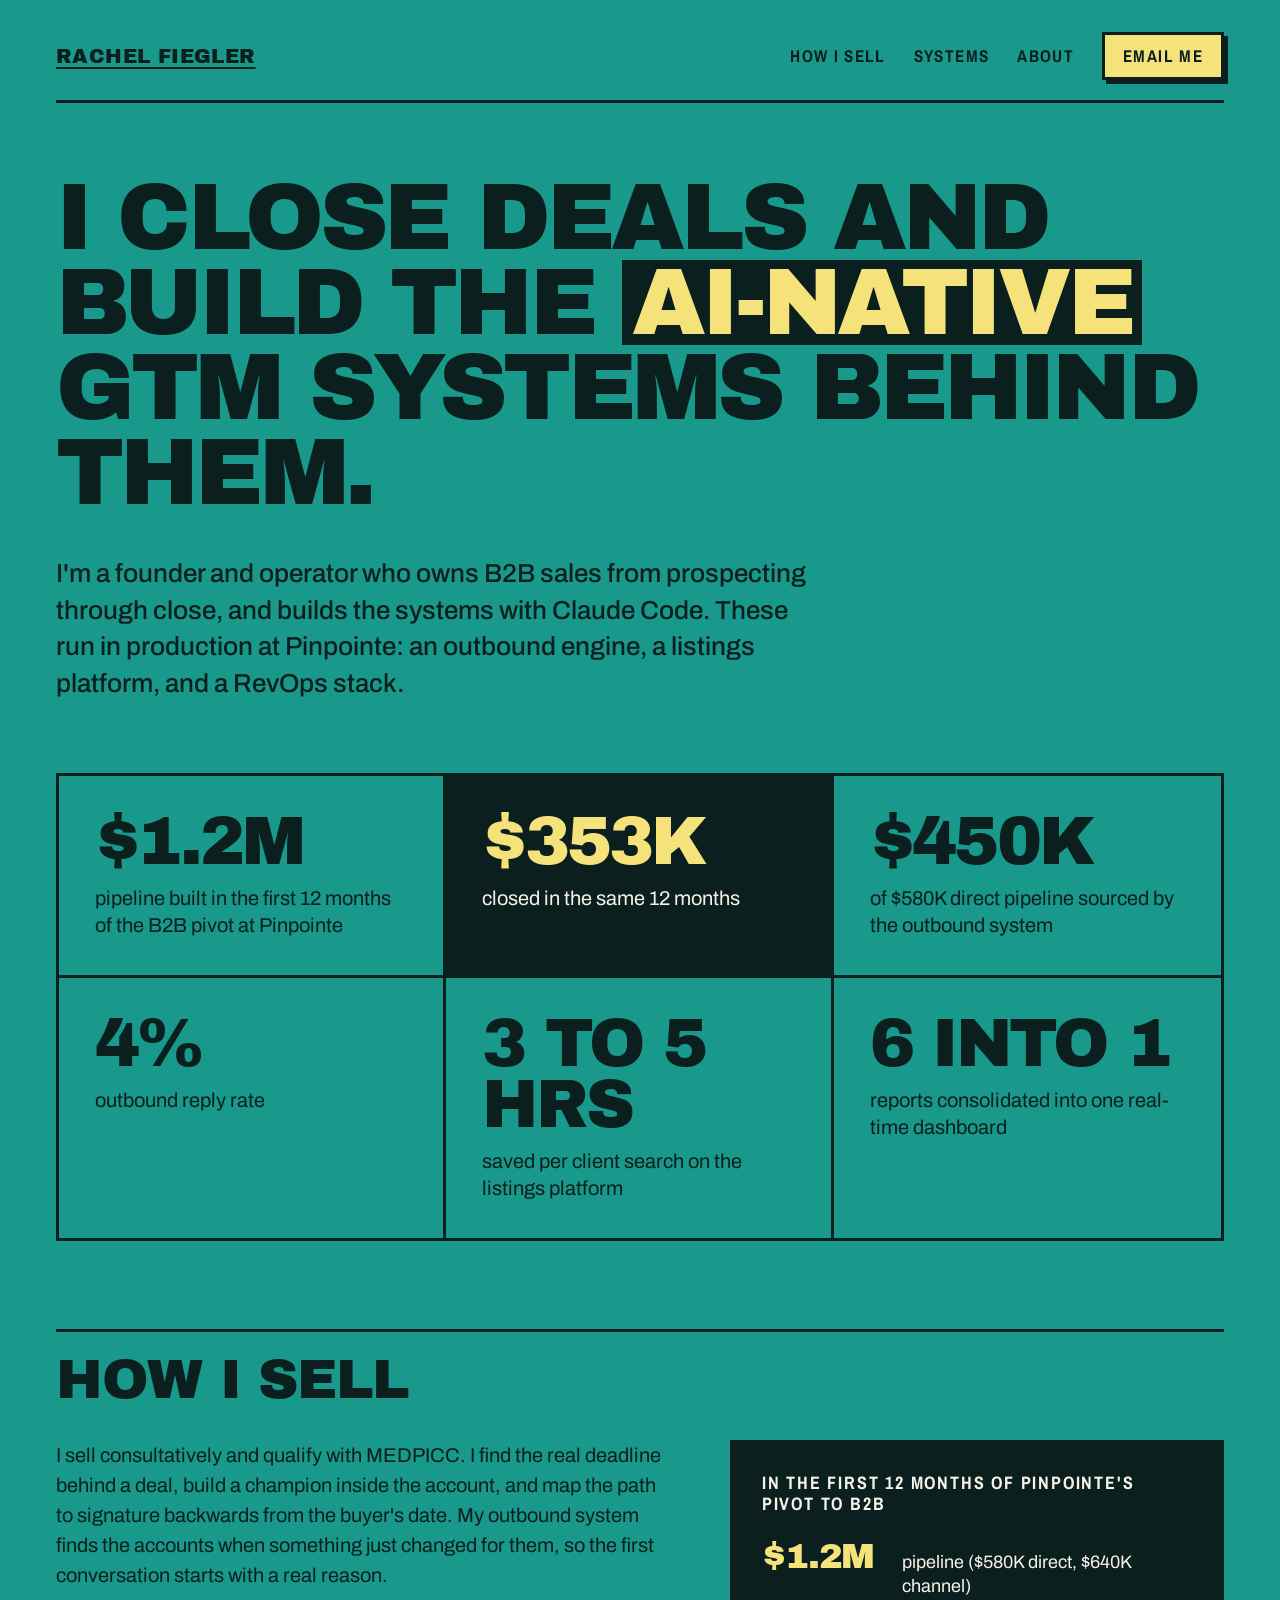
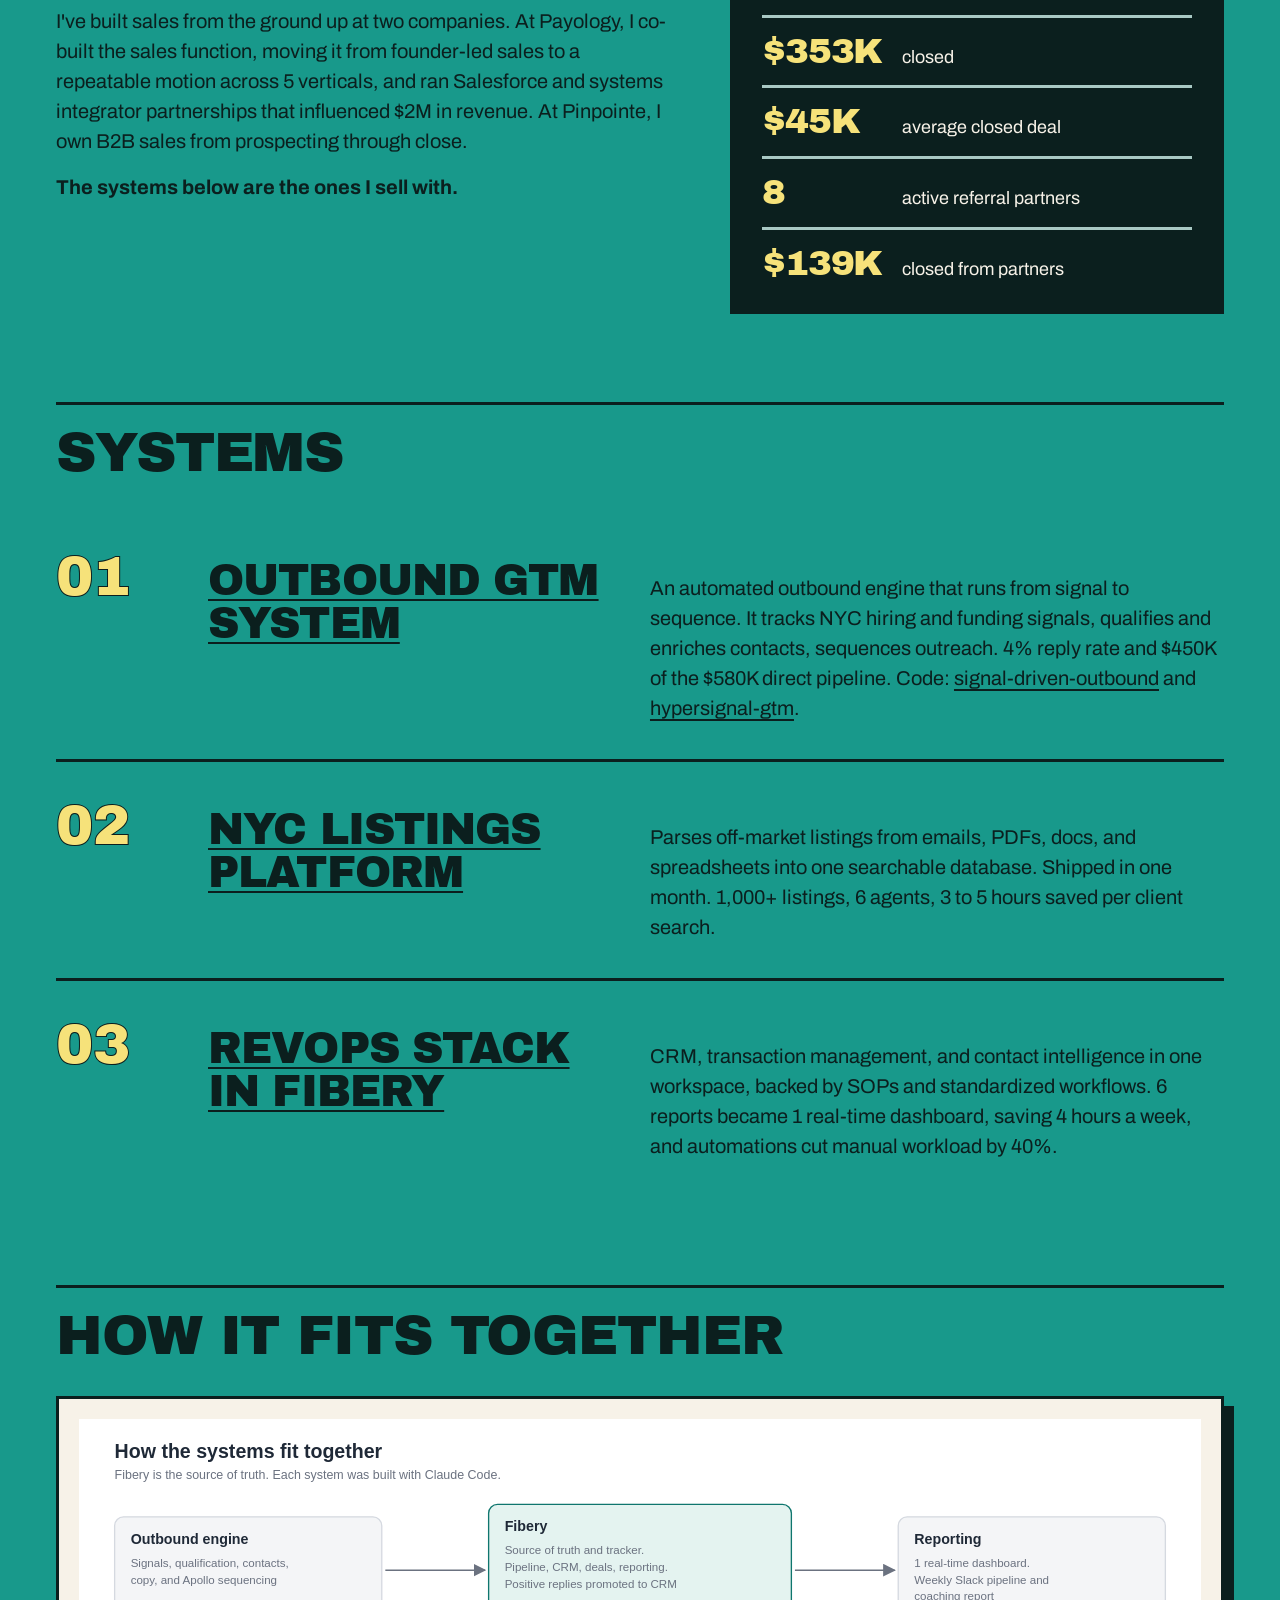
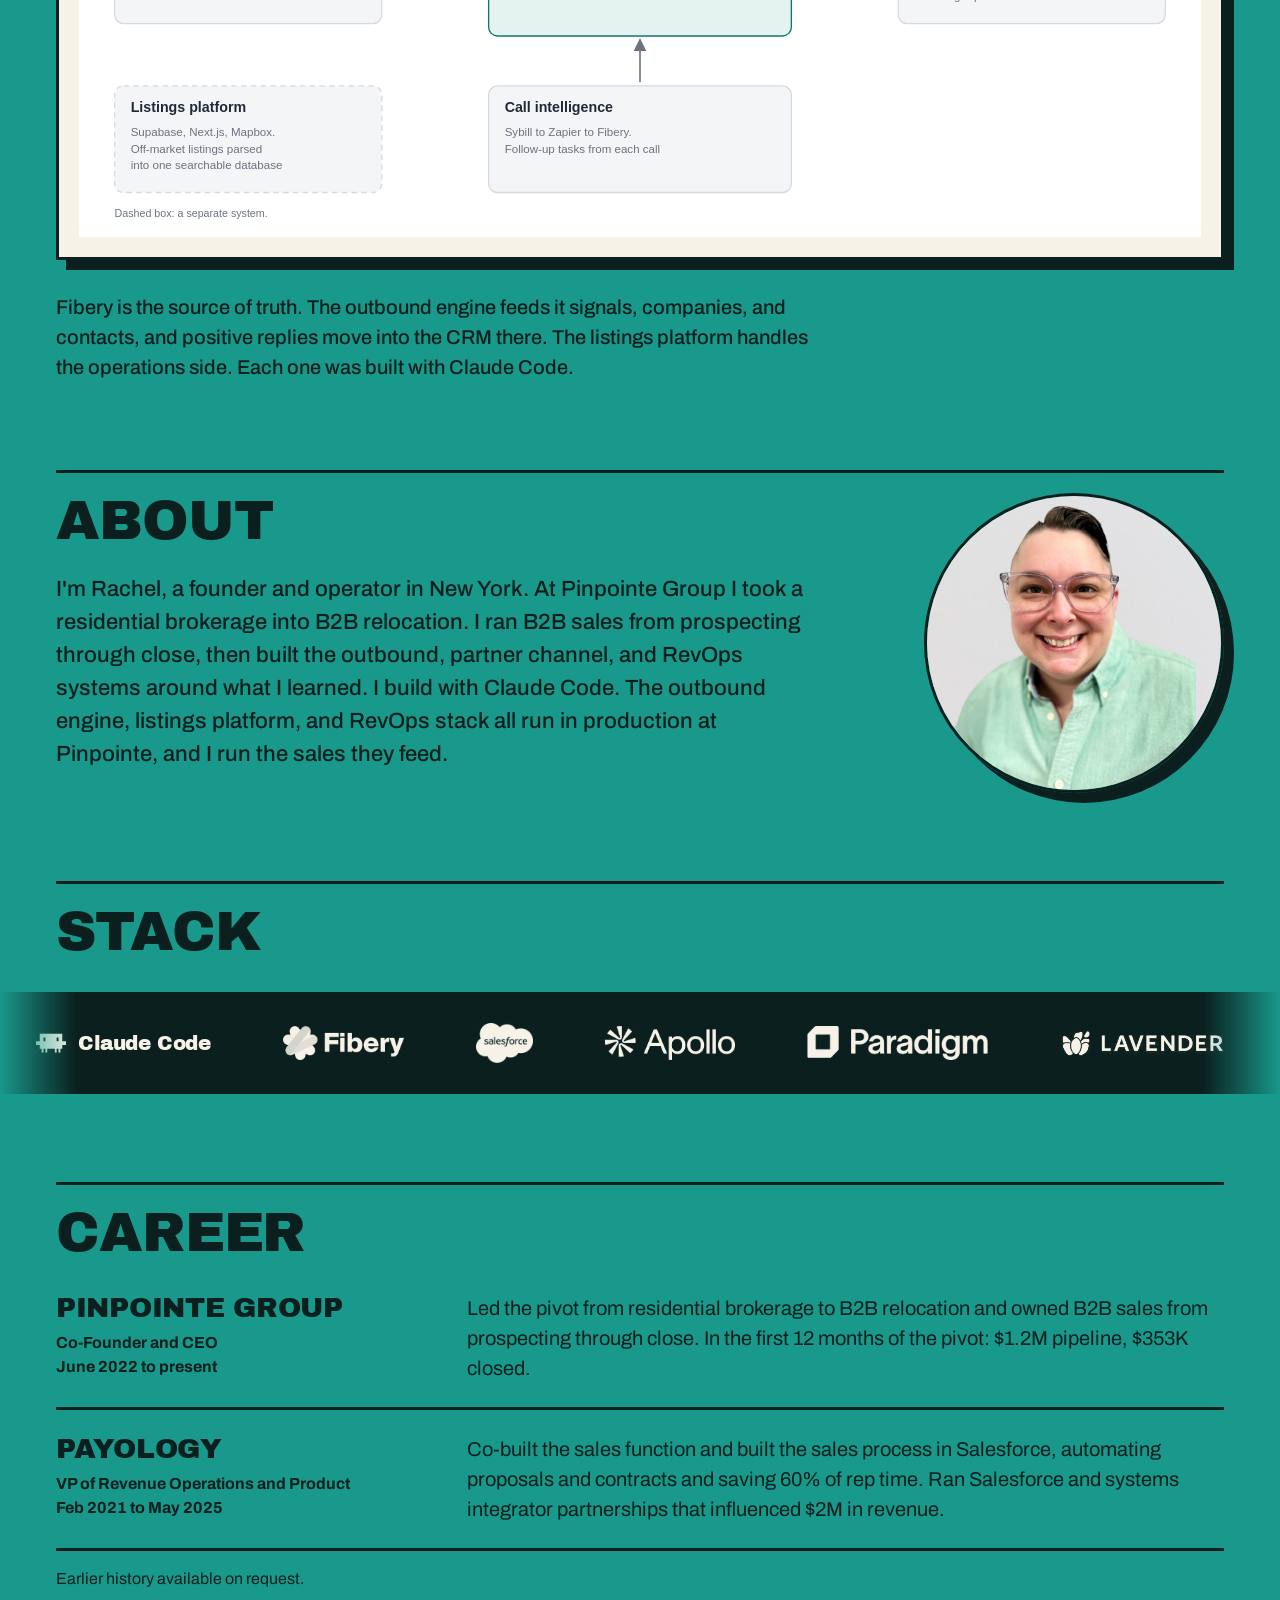
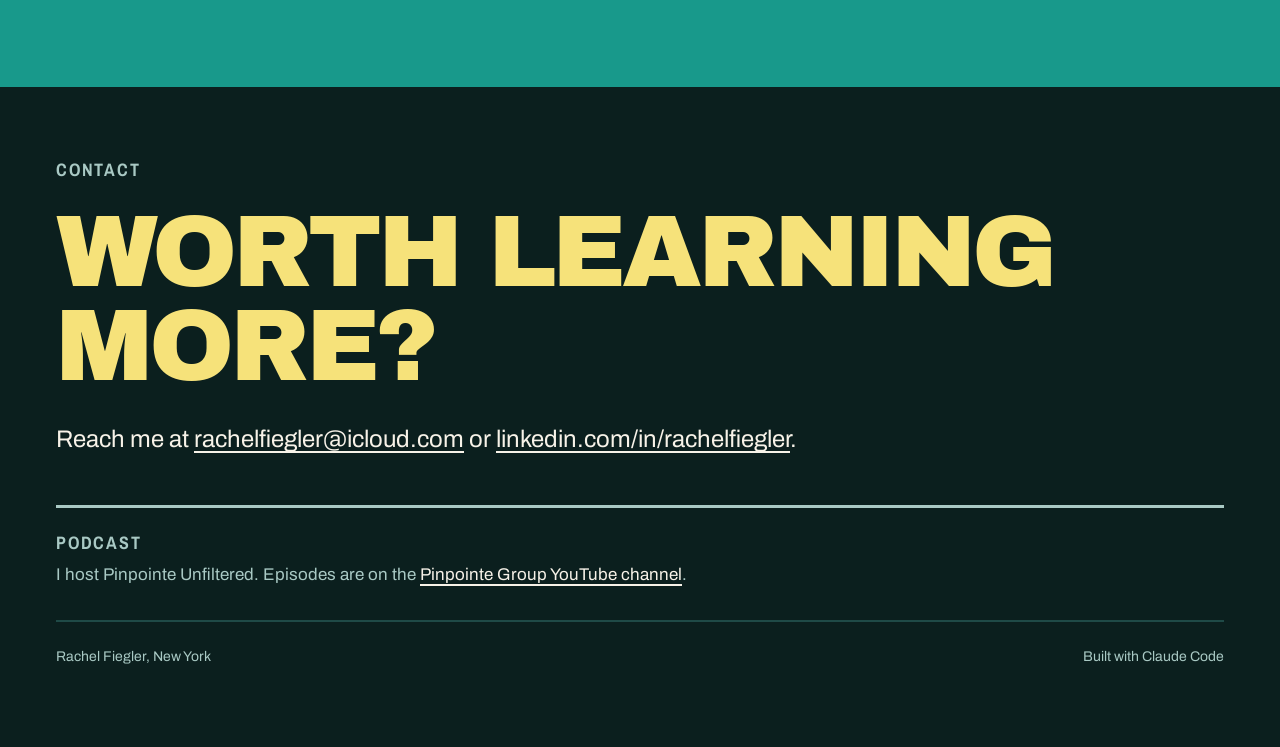
==== commit 9ebe13e4: "Zapier and Slack logos, one-line case stack rows, single rules, print styles - Zapier and Slack show" ====
--- a/index.html
+++ b/index.html
@@ -109,34 +109,34 @@
       <h2 id="stack-h" class="heading">Stack</h2>
       <div class="marq">
         <ul class="track" aria-label="Stack">
-          <li class="it"><svg viewBox="0 0 24 24" width="38" height="38" fill="currentColor" aria-hidden="true" focusable="false"><path d="M21 10.5h3v3h-3v3h-1.5v3H18v-3h-1.5v3H15v-3H9v3H7.5v-3H6v3H4.5v-3H3v-3H0v-3h3v-6h18Zm-15 0h1.5v-3H6Zm10.5 0H18v-3h-1.5z"/></svg><span>Claude Code</span></li>
-          <li class="it"><img src="images/logos/fibery.png" width="143" height="40" alt="Fibery"></li>
-          <li class="it"><img src="images/logos/salesforce.png" width="62" height="44" alt="Salesforce"></li>
-          <li class="it"><img src="images/logos/apollo.png" width="153" height="40" alt="Apollo"></li>
-          <li class="it"><img src="images/logos/paradigm.png" width="213" height="40" alt="Paradigm"></li>
-          <li class="it"><img src="images/logos/lavender.png" width="188" height="30" alt="Lavender"></li>
-          <li class="it"><img src="images/logos/sybill.png" width="160" height="40" alt="Sybill"></li>
-          <li class="it"><svg viewBox="0 0 24 24" width="38" height="38" fill="currentColor" aria-hidden="true" focusable="false"><path d="M4.157 0A4.151 4.151 0 0 0 0 4.161v15.678A4.151 4.151 0 0 0 4.157 24h15.682A4.152 4.152 0 0 0 24 19.839V4.161A4.152 4.152 0 0 0 19.839 0H4.157Zm10.61 8.761h.03a.577.577 0 0 1 .23.038.585.585 0 0 1 .201.124.63.63 0 0 1 .162.431.612.612 0 0 1-.162.435.58.58 0 0 1-.201.128.58.58 0 0 1-.23.042.529.529 0 0 1-.235-.042.585.585 0 0 1-.332-.328.559.559 0 0 1-.038-.235.613.613 0 0 1 .17-.431.59.59 0 0 1 .405-.162Zm2.853 1.572c.03.004.061.004.095.004.325-.011.646.064.937.219.238.144.431.355.552.609.128.279.189.582.185.888v.193a2 2 0 0 1 0 .219h-2.498c.003.227.075.45.204.642a.78.78 0 0 0 .646.265.714.714 0 0 0 .484-.136.642.642 0 0 0 .23-.318l.915.257a1.398 1.398 0 0 1-.28.537c-.14.159-.321.284-.521.355a2.234 2.234 0 0 1-.836.136 1.923 1.923 0 0 1-1.001-.245 1.618 1.618 0 0 1-.665-.703 2.221 2.221 0 0 1-.227-1.036 1.95 1.95 0 0 1 .48-1.398 1.9 1.9 0 0 1 1.3-.488Zm-9.607.023c.162.004.325.026.48.079.207.065.4.174.563.314.26.302.393.692.366 1.088v2.276H8.53l-.109-.711h-.065c-.064.163-.155.31-.272.439a1.122 1.122 0 0 1-.374.264 1.023 1.023 0 0 1-.453.083 1.334 1.334 0 0 1-.866-.264.965.965 0 0 1-.329-.801.993.993 0 0 1 .076-.431 1.02 1.02 0 0 1 .242-.363 1.478 1.478 0 0 1 1.043-.303h.952v-.181a.696.696 0 0 0-.136-.454.553.553 0 0 0-.438-.154.695.695 0 0 0-.378.086.48.48 0 0 0-.193.254l-.99-.144a1.26 1.26 0 0 1 .257-.563c.14-.174.321-.302.533-.378.261-.091.54-.136.82-.129.053-.003.106-.007.163-.007Zm4.384.007c.174 0 .347.038.506.114.182.083.34.211.458.374.257.423.377.911.351 1.406a2.53 2.53 0 0 1-.355 1.448 1.148 1.148 0 0 1-1.009.517c-.204 0-.401-.045-.582-.136a1.052 1.052 0 0 1-.48-.457 1.298 1.298 0 0 1-.114-.234h-.045l.004 1.784h-1.059v-4.713h.904l.117.805h.057c.068-.208.177-.401.328-.56a1.129 1.129 0 0 1 .843-.344h.076v-.004Zm7.559.084h.903l.113.805h.053a1.37 1.37 0 0 1 .235-.484.813.813 0 0 1 .313-.242.82.82 0 0 1 .39-.076h.234v1.051h-.401a.662.662 0 0 0-.313.008.623.623 0 0 0-.272.155.663.663 0 0 0-.174.26.683.683 0 0 0-.027.314v1.875h-1.054v-3.666Zm-17.515.003h3.262v.896L3.73 13.104l.034.113h1.973l.042.9H2.4v-.9l1.931-1.754-.045-.117H2.441v-.896Zm11.815 0h1.055v3.659h-1.055V10.45Zm3.443.684.019.016a.69.69 0 0 0-.351.045.756.756 0 0 0-.287.204c-.11.155-.174.336-.189.522h1.545c-.034-.526-.257-.787-.74-.787h.003Zm-5.718.163c-.026 0-.057 0-.083.004a.78.78 0 0 0-.31.053.746.746 0 0 0-.257.189 1.016 1.016 0 0 0-.204.695v.064c-.015.257.057.507.204.711a.634.634 0 0 0 .253.196.638.638 0 0 0 .314.061.644.644 0 0 0 .578-.265c.14-.223.204-.48.189-.74a1.216 1.216 0 0 0-.181-.711.677.677 0 0 0-.503-.257Zm-4.509 1.266a.464.464 0 0 0-.268.102.373.373 0 0 0-.114.276c0 .053.008.106.027.155a.375.375 0 0 0 .087.132.576.576 0 0 0 .397.11v.004a.863.863 0 0 0 .563-.182.573.573 0 0 0 .211-.457v-.14h-.903Z"/></svg><span>Zapier</span></li>
-          <li class="it"><svg viewBox="0 0 24 24" width="38" height="38" fill="currentColor" aria-hidden="true" focusable="false"><path d="M18.665 21.978C16.758 23.255 14.465 24 12 24 5.377 24 0 18.623 0 12S5.377 0 12 0s12 5.377 12 12c0 3.583-1.574 6.801-4.067 9.001L9.219 7.2H7.2v9.596h1.615V9.251l9.85 12.727Zm-3.332-8.533 1.6 2.061V7.2h-1.6v6.245Z"/></svg><span>Next.js</span></li>
-          <li class="it"><svg viewBox="0 0 24 24" width="38" height="38" fill="currentColor" aria-hidden="true" focusable="false"><path d="M1.125 0C.502 0 0 .502 0 1.125v21.75C0 23.498.502 24 1.125 24h21.75c.623 0 1.125-.502 1.125-1.125V1.125C24 .502 23.498 0 22.875 0zm17.363 9.75c.612 0 1.154.037 1.627.111a6.38 6.38 0 0 1 1.306.34v2.458a3.95 3.95 0 0 0-.643-.361 5.093 5.093 0 0 0-.717-.26 5.453 5.453 0 0 0-1.426-.2c-.3 0-.573.028-.819.086a2.1 2.1 0 0 0-.623.242c-.17.104-.3.229-.393.374a.888.888 0 0 0-.14.49c0 .196.053.373.156.529.104.156.252.304.443.444s.423.276.696.41c.273.135.582.274.926.416.47.197.892.407 1.266.628.374.222.695.473.963.753.268.279.472.598.614.957.142.359.214.776.214 1.253 0 .657-.125 1.21-.373 1.656a3.033 3.033 0 0 1-1.012 1.085 4.38 4.38 0 0 1-1.487.596c-.566.12-1.163.18-1.79.18a9.916 9.916 0 0 1-1.84-.164 5.544 5.544 0 0 1-1.512-.493v-2.63a5.033 5.033 0 0 0 3.237 1.2c.333 0 .624-.03.872-.09.249-.06.456-.144.623-.25.166-.108.29-.234.373-.38a1.023 1.023 0 0 0-.074-1.089 2.12 2.12 0 0 0-.537-.5 5.597 5.597 0 0 0-.807-.444 27.72 27.72 0 0 0-1.007-.436c-.918-.383-1.602-.852-2.053-1.405-.45-.553-.676-1.222-.676-2.005 0-.614.123-1.141.369-1.582.246-.441.58-.804 1.004-1.089a4.494 4.494 0 0 1 1.47-.629 7.536 7.536 0 0 1 1.77-.201zm-15.113.188h9.563v2.166H9.506v9.646H6.789v-9.646H3.375z"/></svg><span>TypeScript</span></li>
-          <li class="it"><svg viewBox="0 0 24 24" width="38" height="38" fill="currentColor" aria-hidden="true" focusable="false"><path d="M11.9 1.036c-.015-.986-1.26-1.41-1.874-.637L.764 12.05C-.33 13.427.65 15.455 2.409 15.455h9.579l.113 7.51c.014.985 1.259 1.408 1.873.636l9.262-11.653c1.093-1.375.113-3.403-1.645-3.403h-9.642z"/></svg><span>Supabase</span></li>
-          <li class="it"><svg viewBox="0 0 24 24" width="38" height="38" fill="currentColor" aria-hidden="true" focusable="false"><path d="m12 1.608 12 20.784H0Z"/></svg><span>Vercel</span></li>
-          <li class="it"><svg viewBox="0 0 24 24" width="38" height="38" fill="currentColor" aria-hidden="true" focusable="false"><path d="M12 0C5.372 0 0 5.372 0 12s5.372 12 12 12 12-5.372 12-12S18.628 0 12 0zm5.696 14.943c-4.103 4.103-11.433 2.794-11.433 2.794S4.94 10.421 9.057 6.304c2.281-2.281 6.061-2.187 8.45.189s2.471 6.168.189 8.45zm-4.319-7.91l-1.174 2.416-2.416 1.174 2.416 1.174 1.174 2.416 1.174-2.416 2.416-1.174-2.416-1.174-1.174-2.416z"/></svg><span>Mapbox</span></li>
+          <li class="it"><svg viewBox="0 0 24 24" width="30" height="30" fill="currentColor" aria-hidden="true" focusable="false"><path d="M21 10.5h3v3h-3v3h-1.5v3H18v-3h-1.5v3H15v-3H9v3H7.5v-3H6v3H4.5v-3H3v-3H0v-3h3v-6h18Zm-15 0h1.5v-3H6Zm10.5 0H18v-3h-1.5z"/></svg><span>Claude Code</span></li>
+          <li class="it" style="--h:34"><img src="images/logos/fibery.png" width="122" height="34" alt="Fibery"></li>
+          <li class="it" style="--h:40"><img src="images/logos/salesforce.png" width="57" height="40" alt="Salesforce"></li>
+          <li class="it" style="--h:34"><img src="images/logos/apollo.png" width="130" height="34" alt="Apollo"></li>
+          <li class="it" style="--h:34"><img src="images/logos/paradigm.png" width="181" height="34" alt="Paradigm"></li>
+          <li class="it" style="--h:26"><img src="images/logos/lavender.png" width="162" height="26" alt="Lavender"></li>
+          <li class="it" style="--h:34"><img src="images/logos/sybill.png" width="136" height="34" alt="Sybill"></li>
+          <li class="it" style="--h:28"><img src="images/logos/zapier.png" width="103" height="28" alt="Zapier"></li>
+          <li class="it"><svg viewBox="0 0 24 24" width="30" height="30" fill="currentColor" aria-hidden="true" focusable="false"><path d="M18.665 21.978C16.758 23.255 14.465 24 12 24 5.377 24 0 18.623 0 12S5.377 0 12 0s12 5.377 12 12c0 3.583-1.574 6.801-4.067 9.001L9.219 7.2H7.2v9.596h1.615V9.251l9.85 12.727Zm-3.332-8.533 1.6 2.061V7.2h-1.6v6.245Z"/></svg><span>Next.js</span></li>
+          <li class="it"><svg viewBox="0 0 24 24" width="30" height="30" fill="currentColor" aria-hidden="true" focusable="false"><path d="M1.125 0C.502 0 0 .502 0 1.125v21.75C0 23.498.502 24 1.125 24h21.75c.623 0 1.125-.502 1.125-1.125V1.125C24 .502 23.498 0 22.875 0zm17.363 9.75c.612 0 1.154.037 1.627.111a6.38 6.38 0 0 1 1.306.34v2.458a3.95 3.95 0 0 0-.643-.361 5.093 5.093 0 0 0-.717-.26 5.453 5.453 0 0 0-1.426-.2c-.3 0-.573.028-.819.086a2.1 2.1 0 0 0-.623.242c-.17.104-.3.229-.393.374a.888.888 0 0 0-.14.49c0 .196.053.373.156.529.104.156.252.304.443.444s.423.276.696.41c.273.135.582.274.926.416.47.197.892.407 1.266.628.374.222.695.473.963.753.268.279.472.598.614.957.142.359.214.776.214 1.253 0 .657-.125 1.21-.373 1.656a3.033 3.033 0 0 1-1.012 1.085 4.38 4.38 0 0 1-1.487.596c-.566.12-1.163.18-1.79.18a9.916 9.916 0 0 1-1.84-.164 5.544 5.544 0 0 1-1.512-.493v-2.63a5.033 5.033 0 0 0 3.237 1.2c.333 0 .624-.03.872-.09.249-.06.456-.144.623-.25.166-.108.29-.234.373-.38a1.023 1.023 0 0 0-.074-1.089 2.12 2.12 0 0 0-.537-.5 5.597 5.597 0 0 0-.807-.444 27.72 27.72 0 0 0-1.007-.436c-.918-.383-1.602-.852-2.053-1.405-.45-.553-.676-1.222-.676-2.005 0-.614.123-1.141.369-1.582.246-.441.58-.804 1.004-1.089a4.494 4.494 0 0 1 1.47-.629 7.536 7.536 0 0 1 1.77-.201zm-15.113.188h9.563v2.166H9.506v9.646H6.789v-9.646H3.375z"/></svg><span>TypeScript</span></li>
+          <li class="it"><svg viewBox="0 0 24 24" width="30" height="30" fill="currentColor" aria-hidden="true" focusable="false"><path d="M11.9 1.036c-.015-.986-1.26-1.41-1.874-.637L.764 12.05C-.33 13.427.65 15.455 2.409 15.455h9.579l.113 7.51c.014.985 1.259 1.408 1.873.636l9.262-11.653c1.093-1.375.113-3.403-1.645-3.403h-9.642z"/></svg><span>Supabase</span></li>
+          <li class="it"><svg viewBox="0 0 24 24" width="30" height="30" fill="currentColor" aria-hidden="true" focusable="false"><path d="m12 1.608 12 20.784H0Z"/></svg><span>Vercel</span></li>
+          <li class="it"><svg viewBox="0 0 24 24" width="30" height="30" fill="currentColor" aria-hidden="true" focusable="false"><path d="M12 0C5.372 0 0 5.372 0 12s5.372 12 12 12 12-5.372 12-12S18.628 0 12 0zm5.696 14.943c-4.103 4.103-11.433 2.794-11.433 2.794S4.94 10.421 9.057 6.304c2.281-2.281 6.061-2.187 8.45.189s2.471 6.168.189 8.45zm-4.319-7.91l-1.174 2.416-2.416 1.174 2.416 1.174 1.174 2.416 1.174-2.416 2.416-1.174-2.416-1.174-1.174-2.416z"/></svg><span>Mapbox</span></li>
         </ul>
         <ul class="track" aria-hidden="true">
-          <li class="it"><svg viewBox="0 0 24 24" width="38" height="38" fill="currentColor" aria-hidden="true" focusable="false"><path d="M21 10.5h3v3h-3v3h-1.5v3H18v-3h-1.5v3H15v-3H9v3H7.5v-3H6v3H4.5v-3H3v-3H0v-3h3v-6h18Zm-15 0h1.5v-3H6Zm10.5 0H18v-3h-1.5z"/></svg><span>Claude Code</span></li>
-          <li class="it"><img src="images/logos/fibery.png" width="143" height="40" alt="Fibery"></li>
-          <li class="it"><img src="images/logos/salesforce.png" width="62" height="44" alt="Salesforce"></li>
-          <li class="it"><img src="images/logos/apollo.png" width="153" height="40" alt="Apollo"></li>
-          <li class="it"><img src="images/logos/paradigm.png" width="213" height="40" alt="Paradigm"></li>
-          <li class="it"><img src="images/logos/lavender.png" width="188" height="30" alt="Lavender"></li>
-          <li class="it"><img src="images/logos/sybill.png" width="160" height="40" alt="Sybill"></li>
-          <li class="it"><svg viewBox="0 0 24 24" width="38" height="38" fill="currentColor" aria-hidden="true" focusable="false"><path d="M4.157 0A4.151 4.151 0 0 0 0 4.161v15.678A4.151 4.151 0 0 0 4.157 24h15.682A4.152 4.152 0 0 0 24 19.839V4.161A4.152 4.152 0 0 0 19.839 0H4.157Zm10.61 8.761h.03a.577.577 0 0 1 .23.038.585.585 0 0 1 .201.124.63.63 0 0 1 .162.431.612.612 0 0 1-.162.435.58.58 0 0 1-.201.128.58.58 0 0 1-.23.042.529.529 0 0 1-.235-.042.585.585 0 0 1-.332-.328.559.559 0 0 1-.038-.235.613.613 0 0 1 .17-.431.59.59 0 0 1 .405-.162Zm2.853 1.572c.03.004.061.004.095.004.325-.011.646.064.937.219.238.144.431.355.552.609.128.279.189.582.185.888v.193a2 2 0 0 1 0 .219h-2.498c.003.227.075.45.204.642a.78.78 0 0 0 .646.265.714.714 0 0 0 .484-.136.642.642 0 0 0 .23-.318l.915.257a1.398 1.398 0 0 1-.28.537c-.14.159-.321.284-.521.355a2.234 2.234 0 0 1-.836.136 1.923 1.923 0 0 1-1.001-.245 1.618 1.618 0 0 1-.665-.703 2.221 2.221 0 0 1-.227-1.036 1.95 1.95 0 0 1 .48-1.398 1.9 1.9 0 0 1 1.3-.488Zm-9.607.023c.162.004.325.026.48.079.207.065.4.174.563.314.26.302.393.692.366 1.088v2.276H8.53l-.109-.711h-.065c-.064.163-.155.31-.272.439a1.122 1.122 0 0 1-.374.264 1.023 1.023 0 0 1-.453.083 1.334 1.334 0 0 1-.866-.264.965.965 0 0 1-.329-.801.993.993 0 0 1 .076-.431 1.02 1.02 0 0 1 .242-.363 1.478 1.478 0 0 1 1.043-.303h.952v-.181a.696.696 0 0 0-.136-.454.553.553 0 0 0-.438-.154.695.695 0 0 0-.378.086.48.48 0 0 0-.193.254l-.99-.144a1.26 1.26 0 0 1 .257-.563c.14-.174.321-.302.533-.378.261-.091.54-.136.82-.129.053-.003.106-.007.163-.007Zm4.384.007c.174 0 .347.038.506.114.182.083.34.211.458.374.257.423.377.911.351 1.406a2.53 2.53 0 0 1-.355 1.448 1.148 1.148 0 0 1-1.009.517c-.204 0-.401-.045-.582-.136a1.052 1.052 0 0 1-.48-.457 1.298 1.298 0 0 1-.114-.234h-.045l.004 1.784h-1.059v-4.713h.904l.117.805h.057c.068-.208.177-.401.328-.56a1.129 1.129 0 0 1 .843-.344h.076v-.004Zm7.559.084h.903l.113.805h.053a1.37 1.37 0 0 1 .235-.484.813.813 0 0 1 .313-.242.82.82 0 0 1 .39-.076h.234v1.051h-.401a.662.662 0 0 0-.313.008.623.623 0 0 0-.272.155.663.663 0 0 0-.174.26.683.683 0 0 0-.027.314v1.875h-1.054v-3.666Zm-17.515.003h3.262v.896L3.73 13.104l.034.113h1.973l.042.9H2.4v-.9l1.931-1.754-.045-.117H2.441v-.896Zm11.815 0h1.055v3.659h-1.055V10.45Zm3.443.684.019.016a.69.69 0 0 0-.351.045.756.756 0 0 0-.287.204c-.11.155-.174.336-.189.522h1.545c-.034-.526-.257-.787-.74-.787h.003Zm-5.718.163c-.026 0-.057 0-.083.004a.78.78 0 0 0-.31.053.746.746 0 0 0-.257.189 1.016 1.016 0 0 0-.204.695v.064c-.015.257.057.507.204.711a.634.634 0 0 0 .253.196.638.638 0 0 0 .314.061.644.644 0 0 0 .578-.265c.14-.223.204-.48.189-.74a1.216 1.216 0 0 0-.181-.711.677.677 0 0 0-.503-.257Zm-4.509 1.266a.464.464 0 0 0-.268.102.373.373 0 0 0-.114.276c0 .053.008.106.027.155a.375.375 0 0 0 .087.132.576.576 0 0 0 .397.11v.004a.863.863 0 0 0 .563-.182.573.573 0 0 0 .211-.457v-.14h-.903Z"/></svg><span>Zapier</span></li>
-          <li class="it"><svg viewBox="0 0 24 24" width="38" height="38" fill="currentColor" aria-hidden="true" focusable="false"><path d="M18.665 21.978C16.758 23.255 14.465 24 12 24 5.377 24 0 18.623 0 12S5.377 0 12 0s12 5.377 12 12c0 3.583-1.574 6.801-4.067 9.001L9.219 7.2H7.2v9.596h1.615V9.251l9.85 12.727Zm-3.332-8.533 1.6 2.061V7.2h-1.6v6.245Z"/></svg><span>Next.js</span></li>
-          <li class="it"><svg viewBox="0 0 24 24" width="38" height="38" fill="currentColor" aria-hidden="true" focusable="false"><path d="M1.125 0C.502 0 0 .502 0 1.125v21.75C0 23.498.502 24 1.125 24h21.75c.623 0 1.125-.502 1.125-1.125V1.125C24 .502 23.498 0 22.875 0zm17.363 9.75c.612 0 1.154.037 1.627.111a6.38 6.38 0 0 1 1.306.34v2.458a3.95 3.95 0 0 0-.643-.361 5.093 5.093 0 0 0-.717-.26 5.453 5.453 0 0 0-1.426-.2c-.3 0-.573.028-.819.086a2.1 2.1 0 0 0-.623.242c-.17.104-.3.229-.393.374a.888.888 0 0 0-.14.49c0 .196.053.373.156.529.104.156.252.304.443.444s.423.276.696.41c.273.135.582.274.926.416.47.197.892.407 1.266.628.374.222.695.473.963.753.268.279.472.598.614.957.142.359.214.776.214 1.253 0 .657-.125 1.21-.373 1.656a3.033 3.033 0 0 1-1.012 1.085 4.38 4.38 0 0 1-1.487.596c-.566.12-1.163.18-1.79.18a9.916 9.916 0 0 1-1.84-.164 5.544 5.544 0 0 1-1.512-.493v-2.63a5.033 5.033 0 0 0 3.237 1.2c.333 0 .624-.03.872-.09.249-.06.456-.144.623-.25.166-.108.29-.234.373-.38a1.023 1.023 0 0 0-.074-1.089 2.12 2.12 0 0 0-.537-.5 5.597 5.597 0 0 0-.807-.444 27.72 27.72 0 0 0-1.007-.436c-.918-.383-1.602-.852-2.053-1.405-.45-.553-.676-1.222-.676-2.005 0-.614.123-1.141.369-1.582.246-.441.58-.804 1.004-1.089a4.494 4.494 0 0 1 1.47-.629 7.536 7.536 0 0 1 1.77-.201zm-15.113.188h9.563v2.166H9.506v9.646H6.789v-9.646H3.375z"/></svg><span>TypeScript</span></li>
-          <li class="it"><svg viewBox="0 0 24 24" width="38" height="38" fill="currentColor" aria-hidden="true" focusable="false"><path d="M11.9 1.036c-.015-.986-1.26-1.41-1.874-.637L.764 12.05C-.33 13.427.65 15.455 2.409 15.455h9.579l.113 7.51c.014.985 1.259 1.408 1.873.636l9.262-11.653c1.093-1.375.113-3.403-1.645-3.403h-9.642z"/></svg><span>Supabase</span></li>
-          <li class="it"><svg viewBox="0 0 24 24" width="38" height="38" fill="currentColor" aria-hidden="true" focusable="false"><path d="m12 1.608 12 20.784H0Z"/></svg><span>Vercel</span></li>
-          <li class="it"><svg viewBox="0 0 24 24" width="38" height="38" fill="currentColor" aria-hidden="true" focusable="false"><path d="M12 0C5.372 0 0 5.372 0 12s5.372 12 12 12 12-5.372 12-12S18.628 0 12 0zm5.696 14.943c-4.103 4.103-11.433 2.794-11.433 2.794S4.94 10.421 9.057 6.304c2.281-2.281 6.061-2.187 8.45.189s2.471 6.168.189 8.45zm-4.319-7.91l-1.174 2.416-2.416 1.174 2.416 1.174 1.174 2.416 1.174-2.416 2.416-1.174-2.416-1.174-1.174-2.416z"/></svg><span>Mapbox</span></li>
+          <li class="it"><svg viewBox="0 0 24 24" width="30" height="30" fill="currentColor" aria-hidden="true" focusable="false"><path d="M21 10.5h3v3h-3v3h-1.5v3H18v-3h-1.5v3H15v-3H9v3H7.5v-3H6v3H4.5v-3H3v-3H0v-3h3v-6h18Zm-15 0h1.5v-3H6Zm10.5 0H18v-3h-1.5z"/></svg><span>Claude Code</span></li>
+          <li class="it" style="--h:34"><img src="images/logos/fibery.png" width="122" height="34" alt="Fibery"></li>
+          <li class="it" style="--h:40"><img src="images/logos/salesforce.png" width="57" height="40" alt="Salesforce"></li>
+          <li class="it" style="--h:34"><img src="images/logos/apollo.png" width="130" height="34" alt="Apollo"></li>
+          <li class="it" style="--h:34"><img src="images/logos/paradigm.png" width="181" height="34" alt="Paradigm"></li>
+          <li class="it" style="--h:26"><img src="images/logos/lavender.png" width="162" height="26" alt="Lavender"></li>
+          <li class="it" style="--h:34"><img src="images/logos/sybill.png" width="136" height="34" alt="Sybill"></li>
+          <li class="it" style="--h:28"><img src="images/logos/zapier.png" width="103" height="28" alt="Zapier"></li>
+          <li class="it"><svg viewBox="0 0 24 24" width="30" height="30" fill="currentColor" aria-hidden="true" focusable="false"><path d="M18.665 21.978C16.758 23.255 14.465 24 12 24 5.377 24 0 18.623 0 12S5.377 0 12 0s12 5.377 12 12c0 3.583-1.574 6.801-4.067 9.001L9.219 7.2H7.2v9.596h1.615V9.251l9.85 12.727Zm-3.332-8.533 1.6 2.061V7.2h-1.6v6.245Z"/></svg><span>Next.js</span></li>
+          <li class="it"><svg viewBox="0 0 24 24" width="30" height="30" fill="currentColor" aria-hidden="true" focusable="false"><path d="M1.125 0C.502 0 0 .502 0 1.125v21.75C0 23.498.502 24 1.125 24h21.75c.623 0 1.125-.502 1.125-1.125V1.125C24 .502 23.498 0 22.875 0zm17.363 9.75c.612 0 1.154.037 1.627.111a6.38 6.38 0 0 1 1.306.34v2.458a3.95 3.95 0 0 0-.643-.361 5.093 5.093 0 0 0-.717-.26 5.453 5.453 0 0 0-1.426-.2c-.3 0-.573.028-.819.086a2.1 2.1 0 0 0-.623.242c-.17.104-.3.229-.393.374a.888.888 0 0 0-.14.49c0 .196.053.373.156.529.104.156.252.304.443.444s.423.276.696.41c.273.135.582.274.926.416.47.197.892.407 1.266.628.374.222.695.473.963.753.268.279.472.598.614.957.142.359.214.776.214 1.253 0 .657-.125 1.21-.373 1.656a3.033 3.033 0 0 1-1.012 1.085 4.38 4.38 0 0 1-1.487.596c-.566.12-1.163.18-1.79.18a9.916 9.916 0 0 1-1.84-.164 5.544 5.544 0 0 1-1.512-.493v-2.63a5.033 5.033 0 0 0 3.237 1.2c.333 0 .624-.03.872-.09.249-.06.456-.144.623-.25.166-.108.29-.234.373-.38a1.023 1.023 0 0 0-.074-1.089 2.12 2.12 0 0 0-.537-.5 5.597 5.597 0 0 0-.807-.444 27.72 27.72 0 0 0-1.007-.436c-.918-.383-1.602-.852-2.053-1.405-.45-.553-.676-1.222-.676-2.005 0-.614.123-1.141.369-1.582.246-.441.58-.804 1.004-1.089a4.494 4.494 0 0 1 1.47-.629 7.536 7.536 0 0 1 1.77-.201zm-15.113.188h9.563v2.166H9.506v9.646H6.789v-9.646H3.375z"/></svg><span>TypeScript</span></li>
+          <li class="it"><svg viewBox="0 0 24 24" width="30" height="30" fill="currentColor" aria-hidden="true" focusable="false"><path d="M11.9 1.036c-.015-.986-1.26-1.41-1.874-.637L.764 12.05C-.33 13.427.65 15.455 2.409 15.455h9.579l.113 7.51c.014.985 1.259 1.408 1.873.636l9.262-11.653c1.093-1.375.113-3.403-1.645-3.403h-9.642z"/></svg><span>Supabase</span></li>
+          <li class="it"><svg viewBox="0 0 24 24" width="30" height="30" fill="currentColor" aria-hidden="true" focusable="false"><path d="m12 1.608 12 20.784H0Z"/></svg><span>Vercel</span></li>
+          <li class="it"><svg viewBox="0 0 24 24" width="30" height="30" fill="currentColor" aria-hidden="true" focusable="false"><path d="M12 0C5.372 0 0 5.372 0 12s5.372 12 12 12 12-5.372 12-12S18.628 0 12 0zm5.696 14.943c-4.103 4.103-11.433 2.794-11.433 2.794S4.94 10.421 9.057 6.304c2.281-2.281 6.061-2.187 8.45.189s2.471 6.168.189 8.45zm-4.319-7.91l-1.174 2.416-2.416 1.174 2.416 1.174 1.174 2.416 1.174-2.416 2.416-1.174-2.416-1.174-1.174-2.416z"/></svg><span>Mapbox</span></li>
         </ul>
       </div>
     </section>
--- a/css/style.css
+++ b/css/style.css
@@ -122,7 +122,7 @@
 }
 
 /* Sections */
-.block { margin-top: 96px; }
+.block { margin-top: 88px; }
 
 /* Hero */
 .hero { margin-top: 72px; }
@@ -178,7 +178,6 @@
 .sell-stats .lbl { font-size: 18px; line-height: 1.35; grid-column: 2; }
 
 /* Systems rows */
-.systems { border-top: var(--rule); }
 .sys {
   display: grid;
   grid-template-columns: 120px minmax(0, 1fr) minmax(0, 1.4fr);
@@ -187,6 +186,7 @@
   border-bottom: var(--rule);
   align-items: baseline;
 }
+.sys:last-child { border-bottom: 0; }
 .sys .idx {
   font-family: var(--display);
   font-size: 56px;
@@ -232,12 +232,13 @@
   box-shadow: var(--shadow);
 }
 
-/* Stack logos: shared item, scrolling band (home), static row (case studies) */
-.it { display: flex; align-items: center; gap: 12px; flex: none; color: var(--cream); }
-.it img { display: block; max-width: none; }
-.it svg { display: block; flex: none; }
-.it span { font-family: var(--display); font-size: 24px; line-height: 1; letter-spacing: -0.02em; white-space: nowrap; }
-
+/* Stack logos. Item sizes scale with --u (1px = spec size); only case rows shrink it. */
+.it { display: flex; align-items: center; gap: min(12px, calc(12 * var(--u, 1px))); flex: none; color: var(--cream); }
+.it img { display: block; max-width: none; width: auto; height: min(calc(var(--h) * 1px), calc(var(--h) * var(--u, 1px))); }
+.it svg { display: block; flex: none; width: min(30px, calc(30 * var(--u, 1px))); height: min(30px, calc(30 * var(--u, 1px))); }
+.it span { font-family: var(--display); font-size: min(20px, calc(20 * var(--u, 1px))); line-height: 1; letter-spacing: -0.02em; white-space: nowrap; }
+
+/* Home: scrolling band */
 .marq {
   display: flex;
   overflow: hidden;
@@ -262,19 +263,33 @@
 .marq:hover .track { animation-play-state: paused; }
 @keyframes scroll { from { transform: translateX(0); } to { transform: translateX(-100%); } }
 
+/* Case studies: one static line at 900px and up, scrolling band below */
+.logo-band {
+  container-type: inline-size;
+  background: var(--ink);
+  border-top: var(--rule);
+  border-bottom: var(--rule);
+  overflow: hidden;
+}
 .logo-row {
   list-style: none;
   margin: 0;
-  padding: 24px 28px;
-  display: flex;
-  flex-wrap: wrap;
+  padding: 28px 40px;
+  display: flex;
+  flex-wrap: nowrap;
+  justify-content: space-between;
   align-items: center;
-  gap: 28px;
-  background: var(--ink);
-  border-top: var(--rule);
-  border-bottom: var(--rule);
-}
+  gap: 24px;
+}
+@supports (container-type: inline-size) {
+  .logo-row { --u: min(1px, calc((100cqw - 80px - var(--gaps)) / var(--T))); }
+}
+.logo-row[aria-hidden="true"] { display: none; }
+.stack-caption { margin-top: 24px; max-width: 760px; }
+.stack-caption p { font-size: 17px; font-weight: 500; margin: 0 0 4px; }
+.stack-caption strong { font-weight: 700; }
 .after-row { margin-top: 32px; }
+.stack-caption + .after-row { margin-top: 24px; }
 
 /* Career */
 .role { border-top: var(--rule); padding: 24px 0; display: grid; grid-template-columns: minmax(0, 1fr) minmax(0, 2fr); gap: 8px 32px; }
@@ -282,6 +297,7 @@
 .role .meta { font-size: 16px; font-weight: 700; margin: 0; }
 .role > p { margin: 0; }
 .more { border-top: var(--rule); padding-top: 16px; font-size: 16px; }
+.heading + .role { border-top: 0; padding-top: 0; }
 
 /* Closing block */
 .closing {
@@ -354,6 +370,23 @@
   .sell { grid-template-columns: minmax(0, 1fr); gap: 40px; }
   .sys { grid-template-columns: minmax(0, 1fr); gap: 12px; padding: 28px 0; }
   .about { flex-direction: column; gap: 40px; }
+  .logo-band {
+    display: flex;
+    margin: 0 calc(-1 * var(--pad));
+    padding: 28px 0;
+    -webkit-mask-image: linear-gradient(90deg, transparent, #000 6%, #000 94%, transparent);
+    mask-image: linear-gradient(90deg, transparent, #000 6%, #000 94%, transparent);
+  }
+  .logo-row, .logo-row[aria-hidden="true"] {
+    --u: 1px;
+    display: flex;
+    flex: none;
+    justify-content: flex-start;
+    gap: 72px;
+    padding: 0 36px;
+    animation: scroll 45s linear infinite;
+  }
+  .logo-band:hover .logo-row { animation-play-state: paused; }
   .portrait { width: 240px; height: 240px; align-self: center; }
   .role { grid-template-columns: minmax(0, 1fr); }
   .pair { grid-template-columns: minmax(0, 1fr); }
@@ -397,8 +430,39 @@
 }
 
 @media (prefers-reduced-motion: reduce) {
-  .track { animation: none; }
-  .track[aria-hidden="true"] { display: none; }
-  .marq { overflow-x: auto; }
+  .track, .logo-row, .logo-row[aria-hidden="true"] { animation: none; }
+  .track[aria-hidden="true"], .logo-row[aria-hidden="true"] { display: none; }
+  .marq, .logo-band { overflow-x: auto; }
   *, *::before, *::after { animation: none !important; transition: none !important; scroll-behavior: auto !important; }
 }
+
+/* Print and save as PDF: keep backgrounds, one static copy of each logo list */
+@media print {
+  * { -webkit-print-color-adjust: exact; print-color-adjust: exact; }
+  html, body { background: var(--teal); }
+  .skip { display: none; }
+  .track, .logo-row, .logo-row[aria-hidden="true"] { animation: none !important; transform: none !important; }
+  .track[aria-hidden="true"], .logo-row[aria-hidden="true"] { display: none !important; }
+  .marq, .logo-band {
+    overflow: visible;
+    margin-left: 0;
+    margin-right: 0;
+    -webkit-mask-image: none;
+    mask-image: none;
+    break-inside: avoid;
+  }
+  .track, .logo-row {
+    --u: 1px;
+    flex: 1 1 auto;
+    flex-wrap: wrap;
+    justify-content: flex-start;
+    gap: 20px 40px;
+    padding: 0 28px;
+  }
+  .logo-band { display: block; padding: 24px 0; }
+  .panel, .result, .sell-stats, .results li, figure { break-inside: avoid; }
+  .heading, .case-title { break-after: avoid; page-break-after: avoid; break-inside: avoid; }
+  .closing-inner { break-inside: avoid; page-break-inside: avoid; }
+  .panel.scroll { overflow: visible; }
+  .panel.scroll img { min-width: 0; }
+}
